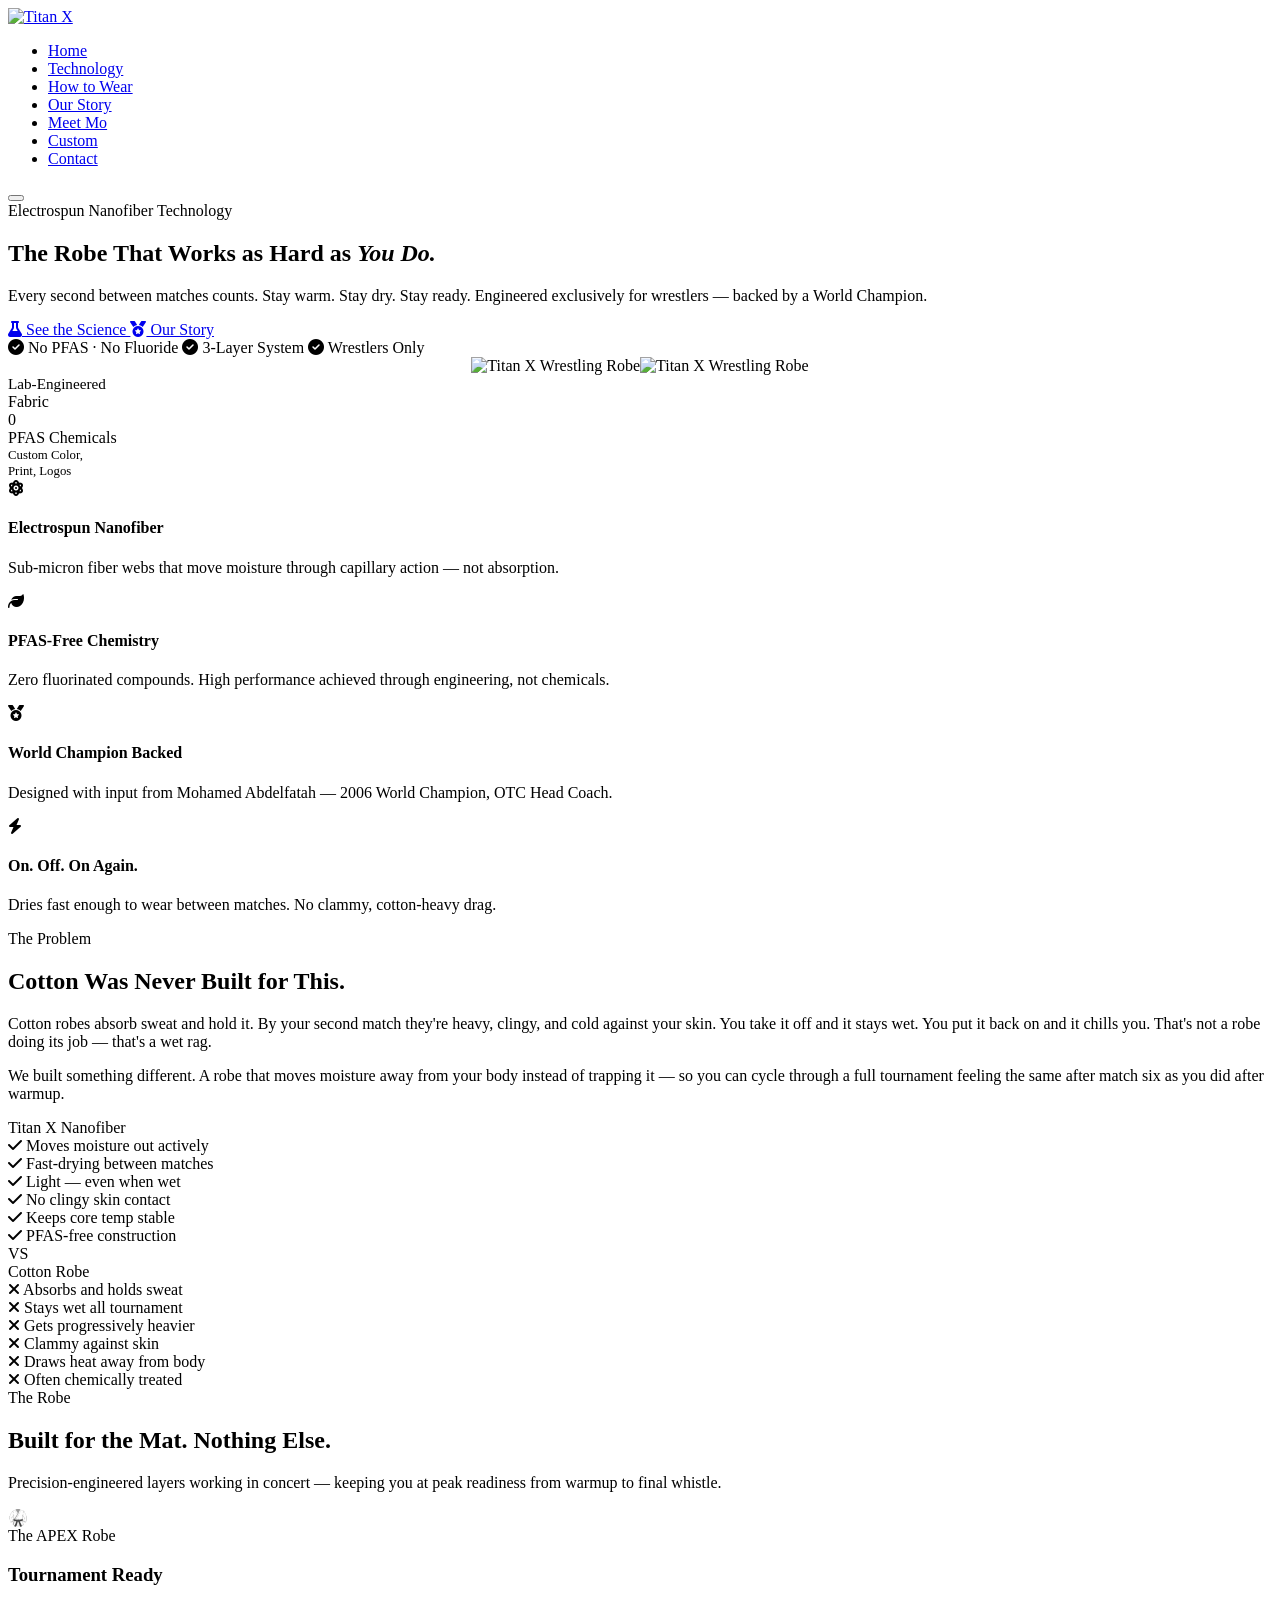
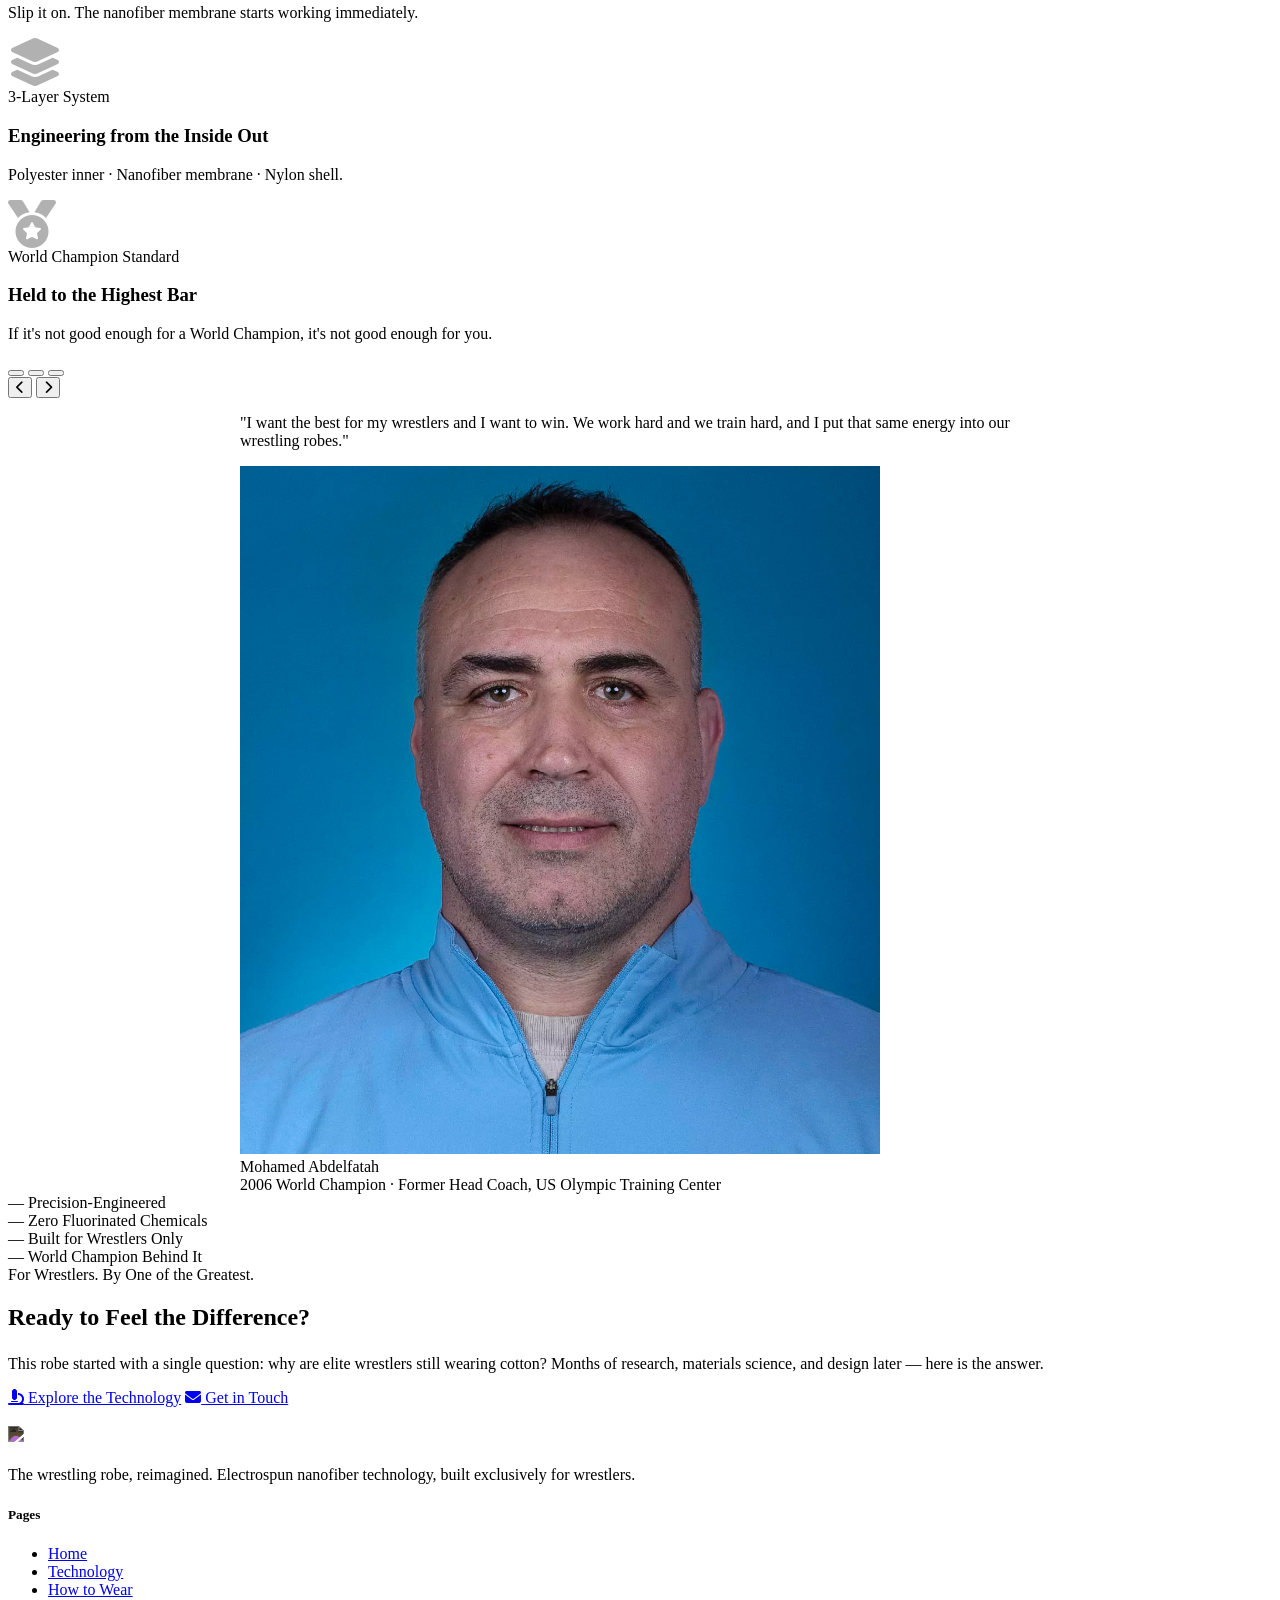
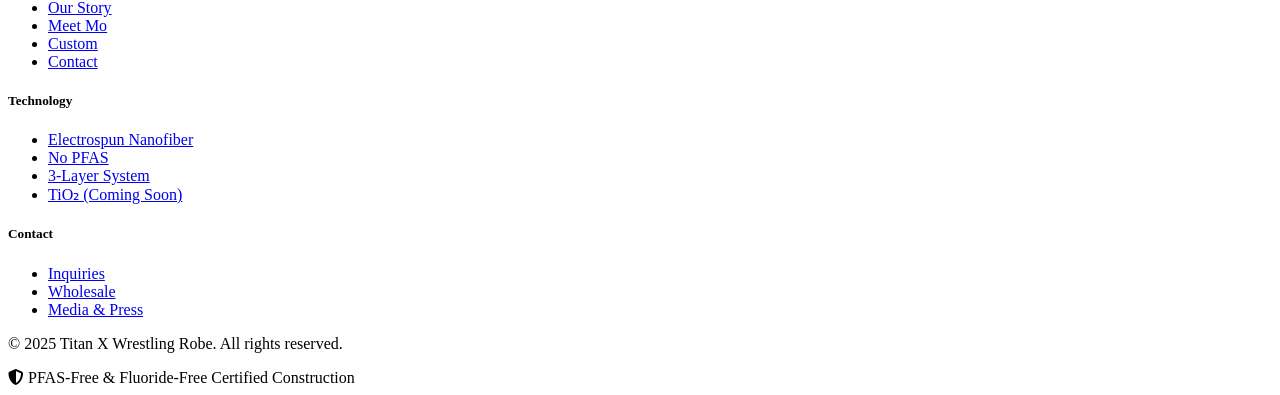
==== index.html @ 4c55ebe4 "Add Mo headshot to quote, fix URL — move to titanx repo - Use mo-now.png for Mohamed's quote avatar " ====
<!DOCTYPE html>
<html lang="en">
<head>
  <meta charset="UTF-8">
  <meta name="viewport" content="width=device-width, initial-scale=1.0">
  <!-- BRAND NAME PLACEHOLDER — replace "APEX" throughout -->
  <title>Titan X Wrestling Robe — Engineered for the Mat</title>
  <meta name="description" content="The world's first wrestling robe built around electrospun nanofiber technology. Fast-drying, PFAS-free, World Champion endorsed. For wrestlers, by a wrestling great.">
  <link rel="stylesheet" href="css/styles.css">
  <link rel="stylesheet" href="https://cdnjs.cloudflare.com/ajax/libs/font-awesome/6.5.0/css/all.min.css">
</head>
<body>

  <!-- ══════════════ NAV ══════════════ -->
  <nav class="nav">
    <div class="nav-inner">
      <a href="index.html" class="nav-logo"><img src="images/titanx-logo.jpg" alt="Titan X" class="nav-logo-img"></a>
      <ul class="nav-links">
        <li><a href="index.html" class="active">Home</a></li>
        <li><a href="technology.html">Technology</a></li>
        <li><a href="wear.html">How to Wear</a></li>
        <li><a href="story.html">Our Story</a></li>
        <li><a href="mo.html">Meet Mo</a></li>
        <li><a href="custom.html">Custom</a></li>
        <li><a href="contact.html" class="nav-cta">Contact</a></li>
      </ul>
      <button class="nav-hamburger" aria-label="Open menu" aria-expanded="false">
        <span></span>
        <span></span>
        <span></span>
      </button>
    </div>
  </nav>

  <!-- ══════════════ HERO ══════════════ -->
  <section class="hero">
    <div class="container">
      <div class="hero-grid">

        <!-- Left: Copy -->
        <div>
          <div class="hero-eyebrow">Electrospun Nanofiber Technology</div>
          <h1>The Robe That Works as Hard as <em>You Do.</em></h1>
          <p class="hero-sub">
            Every second between matches counts. Stay warm. Stay dry. Stay ready.
            Engineered exclusively for wrestlers — backed by a World Champion.
          </p>
          <div class="btn-group">
            <a href="technology.html" class="btn btn-gold">
              <i class="fas fa-flask"></i> See the Science
            </a>
            <a href="story.html" class="btn btn-outline">
              <i class="fas fa-medal"></i> Our Story
            </a>
          </div>
          <div class="hero-badges">
            <span class="hero-badge"><i class="fas fa-check-circle"></i> No PFAS · No Fluoride</span>
            <span class="hero-badge"><i class="fas fa-check-circle"></i> 3-Layer System</span>
            <span class="hero-badge"><i class="fas fa-check-circle"></i> Wrestlers Only</span>
          </div>
        </div>

        <!-- Right: Visual -->
        <div class="hero-visual">
          <div class="hero-robe-card" style="background:#ffffff;display:flex;align-items:flex-end;justify-content:center;gap:0;padding:0;overflow:hidden;">
            <img src="images/Robe-front.png" alt="Titan X Wrestling Robe" style="height:100%;width:auto;max-width:60%;object-fit:contain;object-position:bottom center;display:block;">
            <img src="images/kid-robe.png" alt="Titan X Wrestling Robe" style="height:60%;width:auto;max-width:38%;object-fit:contain;object-position:bottom center;display:block;">
          </div>
          <div class="hero-float-badge">
            <div class="badge-value" style="font-size:0.95rem;">Lab-Engineered</div>
            <div class="badge-label">Fabric</div>
          </div>
          <div class="hero-float-badge">
            <div class="badge-value">0</div>
            <div class="badge-label">PFAS Chemicals</div>
          </div>
          <div class="hero-float-badge">
            <div class="badge-value" style="font-size:0.8rem;line-height:1.3;">Custom Color,<br>Print, Logos</div>
          </div>
        </div>

      </div>
    </div>
  </section>

  <!-- ══════════════ FEATURES STRIP ══════════════ -->
  <section class="features-strip">
    <div class="features-grid">
      <div class="feature-item reveal reveal-delay-1">
        <div class="feature-icon"><i class="fas fa-atom"></i></div>
        <h4>Electrospun Nanofiber</h4>
        <p>Sub-micron fiber webs that move moisture through capillary action — not absorption.</p>
      </div>
      <div class="feature-item reveal reveal-delay-2">
        <div class="feature-icon"><i class="fas fa-leaf"></i></div>
        <h4>PFAS-Free Chemistry</h4>
        <p>Zero fluorinated compounds. High performance achieved through engineering, not chemicals.</p>
      </div>
      <div class="feature-item reveal reveal-delay-3">
        <div class="feature-icon"><i class="fas fa-medal"></i></div>
        <h4>World Champion Backed</h4>
        <p>Designed with input from Mohamed Abdelfatah — 2006 World Champion, OTC Head Coach.</p>
      </div>
      <div class="feature-item reveal reveal-delay-4">
        <div class="feature-icon"><i class="fas fa-bolt"></i></div>
        <h4>On. Off. On Again.</h4>
        <p>Dries fast enough to wear between matches. No clammy, cotton-heavy drag.</p>
      </div>
    </div>
  </section>

  <!-- ══════════════ WHY COTTON FAILS ══════════════ -->
  <section class="section">
    <div class="container">
      <div class="grid-2">

        <div class="reveal-left">
          <span class="section-label">The Problem</span>
          <h2>Cotton Was Never Built for This.</h2>
          <div class="divider"></div>
          <p>
            Cotton robes absorb sweat and hold it. By your second match they're heavy,
            clingy, and cold against your skin. You take it off and it stays wet. You put it
            back on and it chills you. That's not a robe doing its job — that's a wet rag.
          </p>
          <div class="spacer"></div>
          <p>
            We built something different. A robe that moves moisture away from your body
            instead of trapping it — so you can cycle through a full tournament feeling
            the same after match six as you did after warmup.
          </p>
        </div>

        <div class="reveal-right">
          <div class="compare-grid">
            <div class="compare-card compare-apex">
              <div class="compare-title">Titan X Nanofiber</div>
              <div class="compare-row"><i class="fas fa-check"></i> Moves moisture out actively</div>
              <div class="compare-row"><i class="fas fa-check"></i> Fast-drying between matches</div>
              <div class="compare-row"><i class="fas fa-check"></i> Light — even when wet</div>
              <div class="compare-row"><i class="fas fa-check"></i> No clingy skin contact</div>
              <div class="compare-row"><i class="fas fa-check"></i> Keeps core temp stable</div>
              <div class="compare-row"><i class="fas fa-check"></i> PFAS-free construction</div>
            </div>
            <div class="compare-vs">
              <div class="vs-circle">VS</div>
            </div>
            <div class="compare-card compare-cotton">
              <div class="compare-title">Cotton Robe</div>
              <div class="compare-row"><i class="fas fa-times"></i> Absorbs and holds sweat</div>
              <div class="compare-row"><i class="fas fa-times"></i> Stays wet all tournament</div>
              <div class="compare-row"><i class="fas fa-times"></i> Gets progressively heavier</div>
              <div class="compare-row"><i class="fas fa-times"></i> Clammy against skin</div>
              <div class="compare-row"><i class="fas fa-times"></i> Draws heat away from body</div>
              <div class="compare-row"><i class="fas fa-times"></i> Often chemically treated</div>
            </div>
          </div>
        </div>

      </div>
    </div>
  </section>

  <!-- ══════════════ PRODUCT SLIDESHOW ══════════════ -->
  <section class="section section-dark">
    <div class="container">
      <div class="section-heading text-center reveal">
        <span class="section-label">The Robe</span>
        <h2>Built for the Mat. Nothing Else.</h2>
        <div class="divider divider-center"></div>
        <p>Precision-engineered layers working in concert — keeping you at peak readiness from warmup to final whistle.</p>
      </div>
      <div class="slideshow reveal">
        <!-- Replace gradient placeholders with real product photos -->
        <!-- Add src="images/robe-1.jpg" to .slide img tags when ready -->
        <div class="slide slide-1">
          <div class="slide-inner">
            <div class="slide-placeholder-img">🥋</div>
            <div class="slide-label">The APEX Robe</div>
            <h3>Tournament Ready</h3>
            <p>Slip it on. The nanofiber membrane starts working immediately.</p>
          </div>
        </div>
        <div class="slide slide-2">
          <div class="slide-inner">
            <div class="slide-placeholder-img" style="font-size:2rem;opacity:0.3;">
              <i class="fas fa-layer-group" style="font-size:3rem;"></i>
            </div>
            <div class="slide-label">3-Layer System</div>
            <h3>Engineering from the Inside Out</h3>
            <p>Polyester inner · Nanofiber membrane · Nylon shell.</p>
          </div>
        </div>
        <div class="slide slide-3">
          <div class="slide-inner">
            <div class="slide-placeholder-img">
              <i class="fas fa-medal" style="font-size:3rem;color:var(--gold);opacity:0.3;"></i>
            </div>
            <div class="slide-label">World Champion Standard</div>
            <h3>Held to the Highest Bar</h3>
            <p>If it's not good enough for a World Champion, it's not good enough for you.</p>
          </div>
        </div>
        <div class="slide-dots">
          <button class="dot" aria-label="Slide 1"></button>
          <button class="dot" aria-label="Slide 2"></button>
          <button class="dot" aria-label="Slide 3"></button>
        </div>
        <div class="slide-arrows">
          <button class="slide-arrow prev" aria-label="Previous"><i class="fas fa-chevron-left"></i></button>
          <button class="slide-arrow next" aria-label="Next"><i class="fas fa-chevron-right"></i></button>
        </div>
      </div>
    </div>
  </section>

  <!-- ══════════════ QUOTE / ENDORSEMENT ══════════════ -->
  <section class="section">
    <div class="container">
      <div style="max-width:800px; margin:0 auto;" class="reveal">
        <div class="quote-block">
          <p class="quote-text">
            "I want the best for my wrestlers and I want to win. We work hard and we train hard, and I put that same energy into our wrestling robes."
          </p>
          <div class="quote-author">
            <div class="quote-avatar">
              <img src="images/mo-now.png" alt="Mohamed Abdelfatah">
            </div>
            <div>
              <div class="quote-name">Mohamed Abdelfatah</div>
              <div class="quote-title">2006 World Champion · Former Head Coach, US Olympic Training Center</div>
            </div>
          </div>
        </div>
      </div>
    </div>
  </section>

  <!-- ══════════════ STATS ══════════════ -->
  <section class="stats-strip">
    <div class="container">
      <div class="stats-grid">
        <div class="stat-item reveal reveal-delay-1">
          <span class="stat-number" data-count="3" data-suffix=" Layers">—</span>
          <span class="stat-label">Precision-Engineered</span>
        </div>
        <div class="stat-item reveal reveal-delay-2">
          <span class="stat-number" data-count="0" data-suffix=" PFAS">—</span>
          <span class="stat-label">Zero Fluorinated Chemicals</span>
        </div>
        <div class="stat-item reveal reveal-delay-3">
          <span class="stat-number" data-count="1" data-suffix=" Purpose">—</span>
          <span class="stat-label">Built for Wrestlers Only</span>
        </div>
        <div class="stat-item reveal reveal-delay-4">
          <span class="stat-number" data-count="2006" data-suffix="">—</span>
          <span class="stat-label">World Champion Behind It</span>
        </div>
      </div>
    </div>
  </section>

  <!-- ══════════════ CTA SECTION ══════════════ -->
  <section class="section">
    <div class="container">
      <div class="mission-box reveal">
        <span class="section-label">For Wrestlers. By One of the Greatest.</span>
        <div class="spacer-sm"></div>
        <h2 style="margin-bottom:1.5rem;">Ready to Feel the Difference?</h2>
        <p>
          This robe started with a single question: why are elite wrestlers still wearing cotton?
          Months of research, materials science, and design later — here is the answer.
        </p>
        <div class="spacer"></div>
        <div class="btn-group" style="justify-content:center;">
          <a href="technology.html" class="btn btn-gold"><i class="fas fa-microscope"></i> Explore the Technology</a>
          <a href="contact.html" class="btn btn-outline"><i class="fas fa-envelope"></i> Get in Touch</a>
        </div>
      </div>
    </div>
  </section>

  <!-- ══════════════ FOOTER ══════════════ -->
  <footer class="footer">
    <div class="container">
      <div class="footer-grid">
        <div class="footer-brand">
          <h3><img src="images/titanx-logo.jpg" alt="Titan X" style="height:32px;filter:invert(1);opacity:0.85;"></h3>
          <p>The wrestling robe, reimagined. Electrospun nanofiber technology, built exclusively for wrestlers.</p>
        </div>
        <div class="footer-col">
          <h5>Pages</h5>
          <ul>
            <li><a href="index.html">Home</a></li>
            <li><a href="technology.html">Technology</a></li>
            <li><a href="wear.html">How to Wear</a></li>
            <li><a href="story.html">Our Story</a></li>
        <li><a href="mo.html">Meet Mo</a></li>
            <li><a href="custom.html">Custom</a></li>
            <li><a href="contact.html">Contact</a></li>
          </ul>
        </div>
        <div class="footer-col">
          <h5>Technology</h5>
          <ul>
            <li><a href="technology.html#nanofiber">Electrospun Nanofiber</a></li>
            <li><a href="technology.html#pfas">No PFAS</a></li>
            <li><a href="technology.html#layers">3-Layer System</a></li>
            <li><a href="technology.html#tio2">TiO₂ (Coming Soon)</a></li>
          </ul>
        </div>
        <div class="footer-col">
          <h5>Contact</h5>
          <ul>
            <li><a href="contact.html">Inquiries</a></li>
            <li><a href="contact.html">Wholesale</a></li>
            <li><a href="contact.html">Media &amp; Press</a></li>
          </ul>
        </div>
      </div>
      <div class="footer-bottom">
        <p>&copy; 2025 Titan X Wrestling Robe. All rights reserved.</p>
        <div class="footer-pfas-note">
          <i class="fas fa-shield-alt"></i>
          PFAS-Free &amp; Fluoride-Free Certified Construction
        </div>
      </div>
    </div>
  </footer>

  <script src="js/script.js"></script>
</body>
</html>
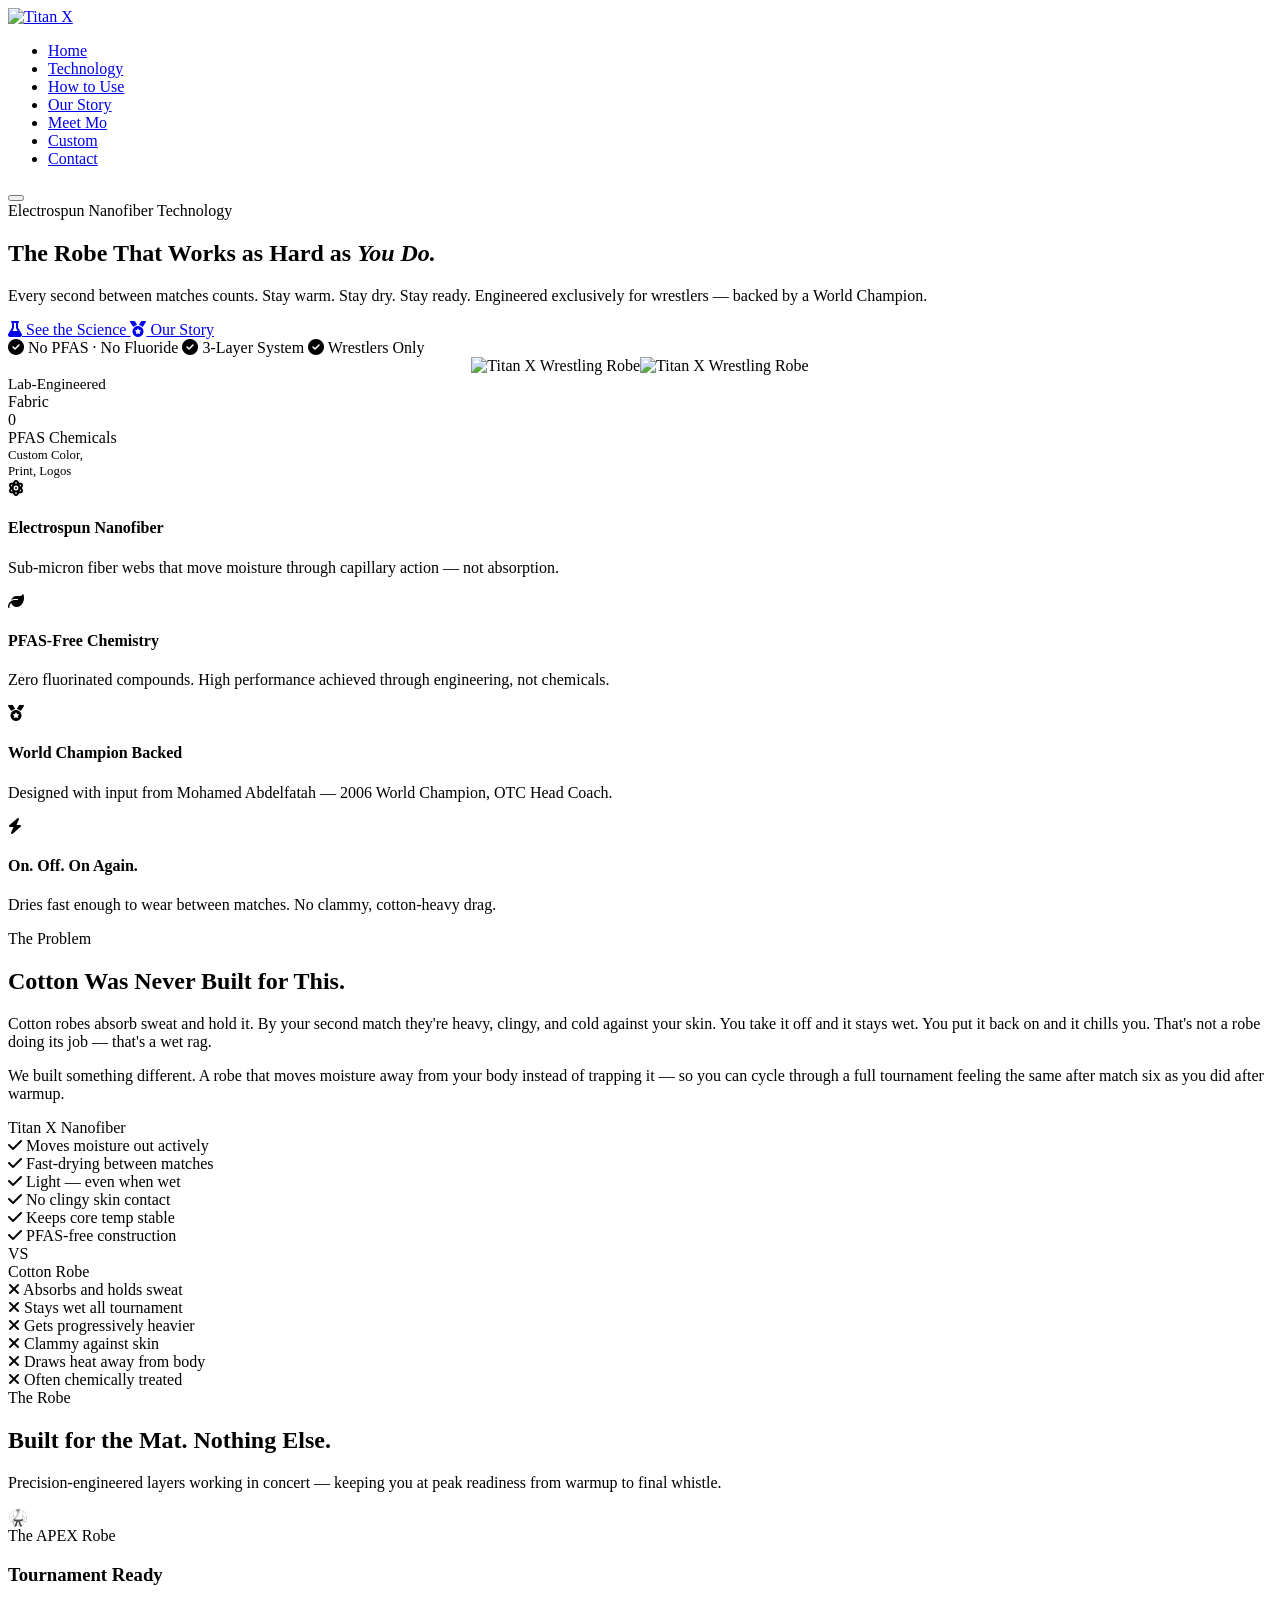
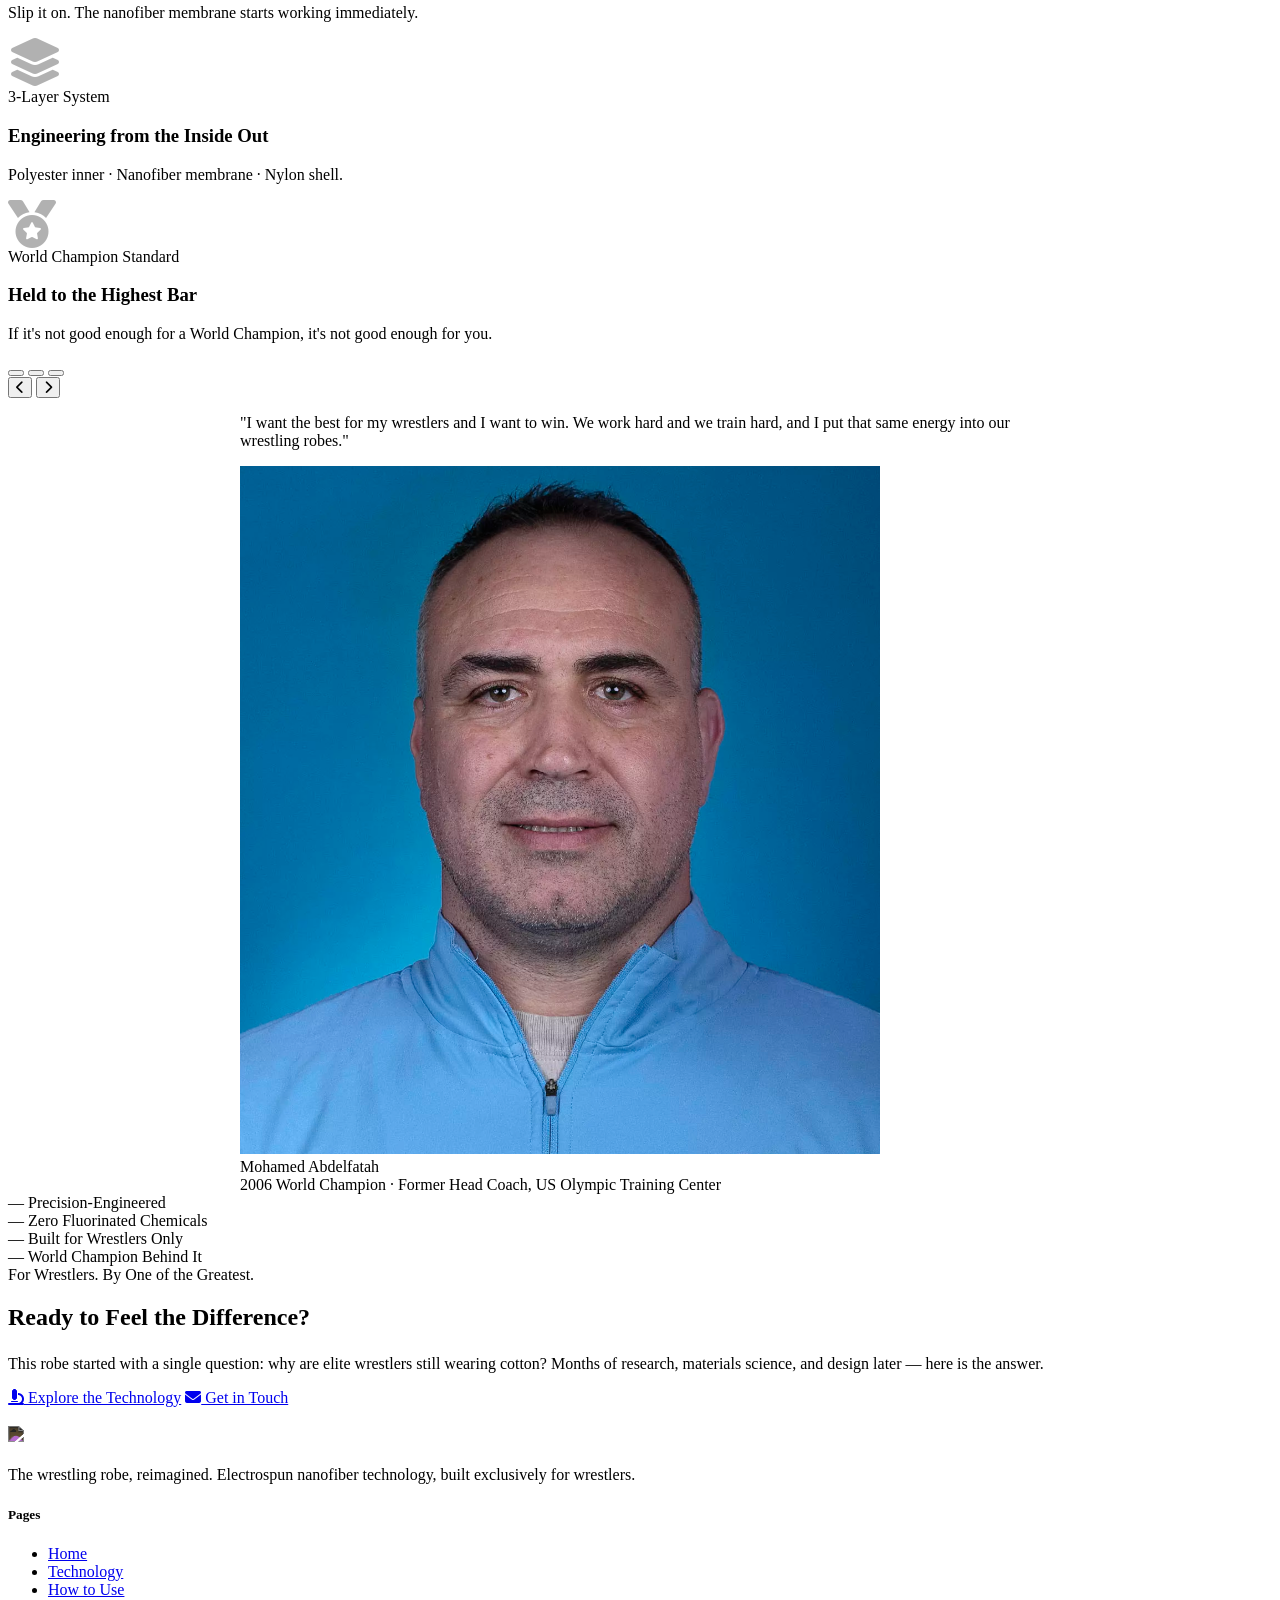
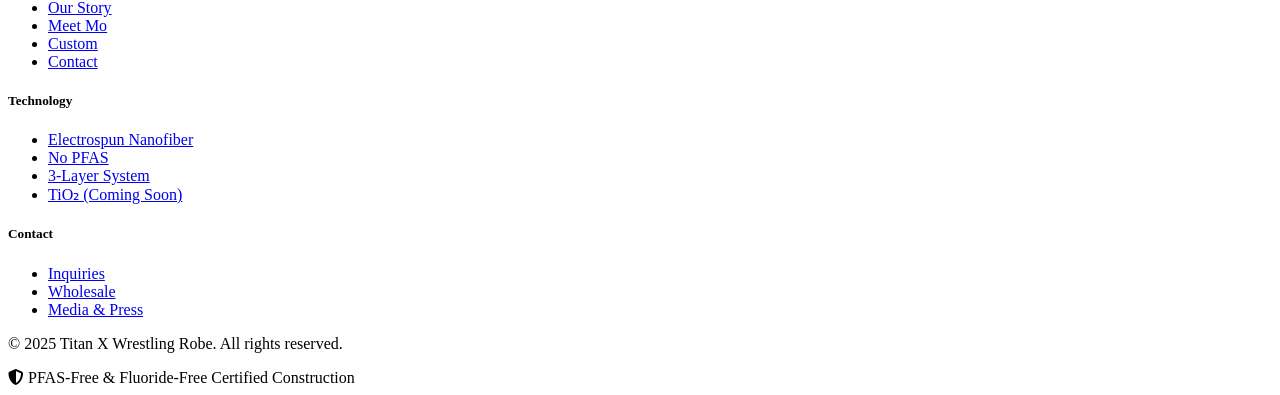
==== commit fd500e16: "Rename wear.html → usage.html; add nanofiber image; tweak moisture line - Renamed wear.html to usage" ====
--- a/index.html
+++ b/index.html
@@ -18,7 +18,7 @@
       <ul class="nav-links">
         <li><a href="index.html" class="active">Home</a></li>
         <li><a href="technology.html">Technology</a></li>
-        <li><a href="wear.html">How to Wear</a></li>
+        <li><a href="usage.html">How to Use</a></li>
         <li><a href="story.html">Our Story</a></li>
         <li><a href="mo.html">Meet Mo</a></li>
         <li><a href="custom.html">Custom</a></li>
@@ -293,7 +293,7 @@
           <ul>
             <li><a href="index.html">Home</a></li>
             <li><a href="technology.html">Technology</a></li>
-            <li><a href="wear.html">How to Wear</a></li>
+            <li><a href="usage.html">How to Use</a></li>
             <li><a href="story.html">Our Story</a></li>
         <li><a href="mo.html">Meet Mo</a></li>
             <li><a href="custom.html">Custom</a></li>
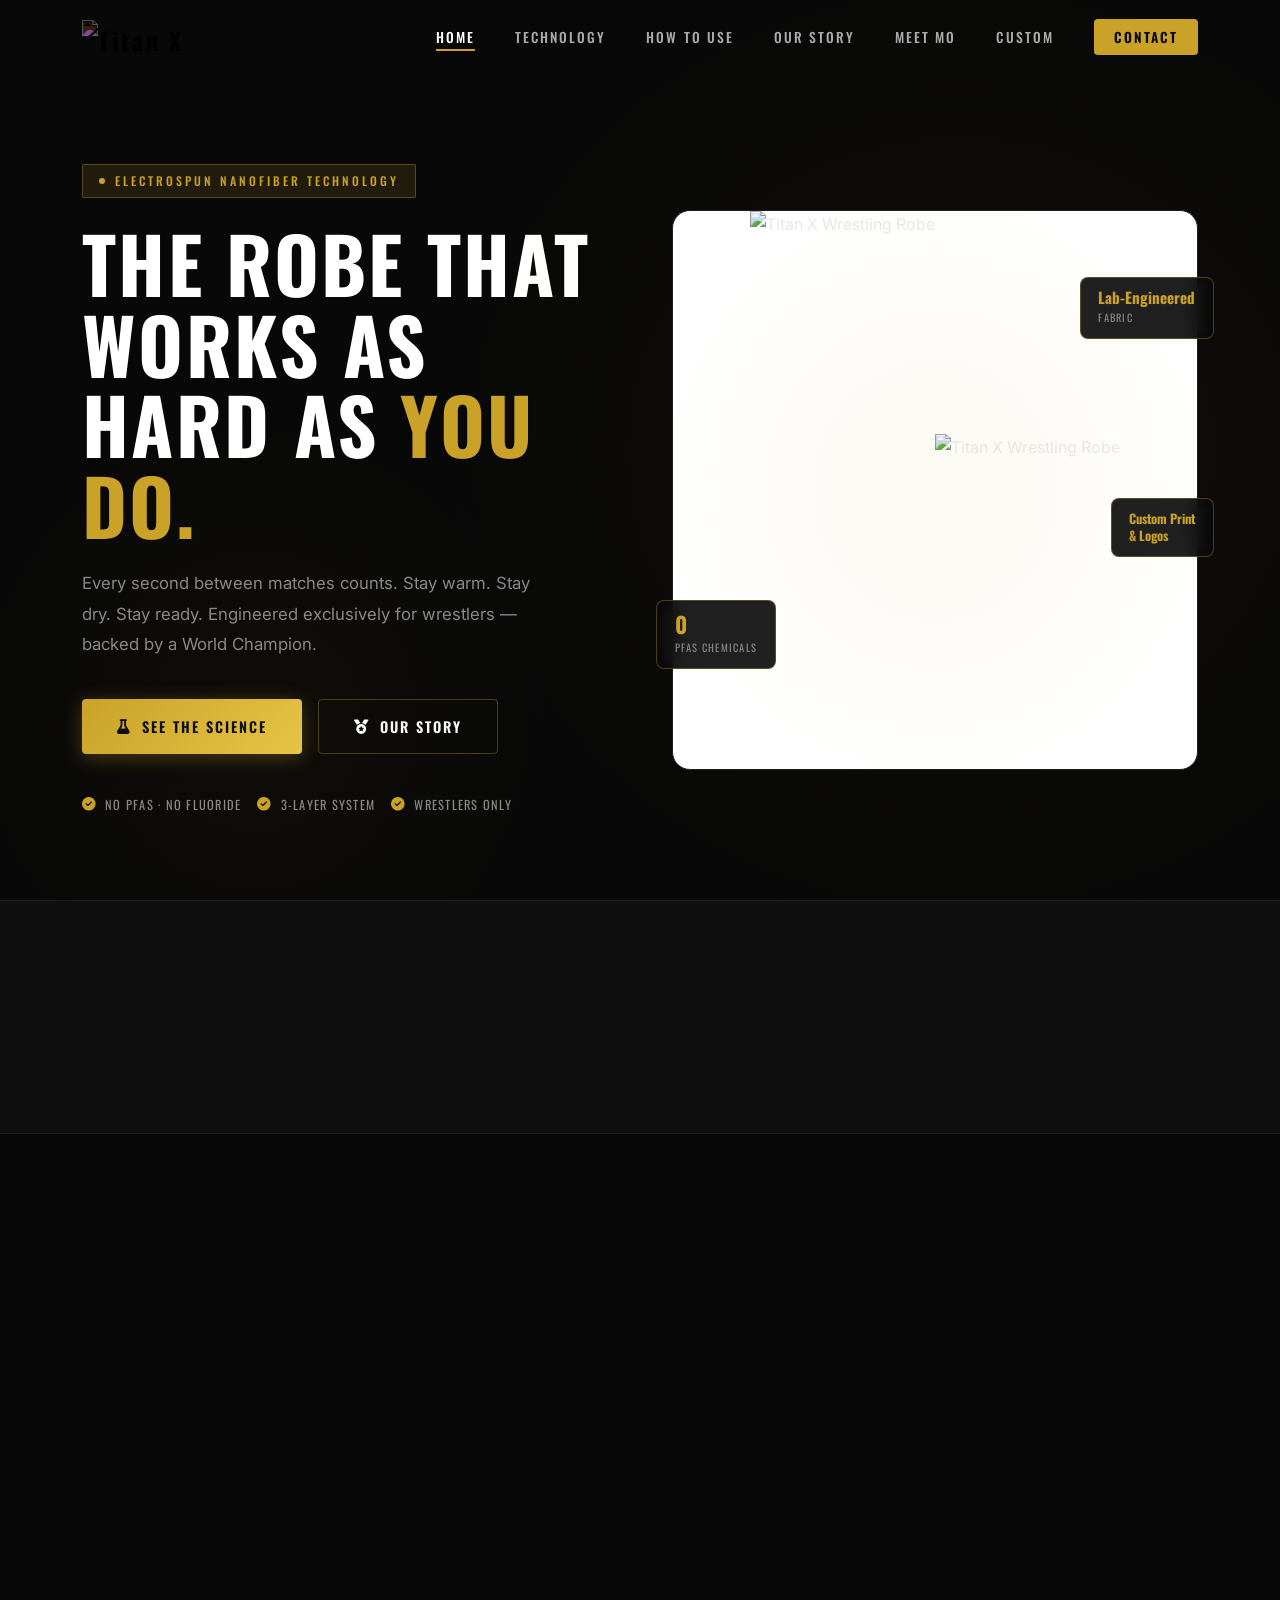
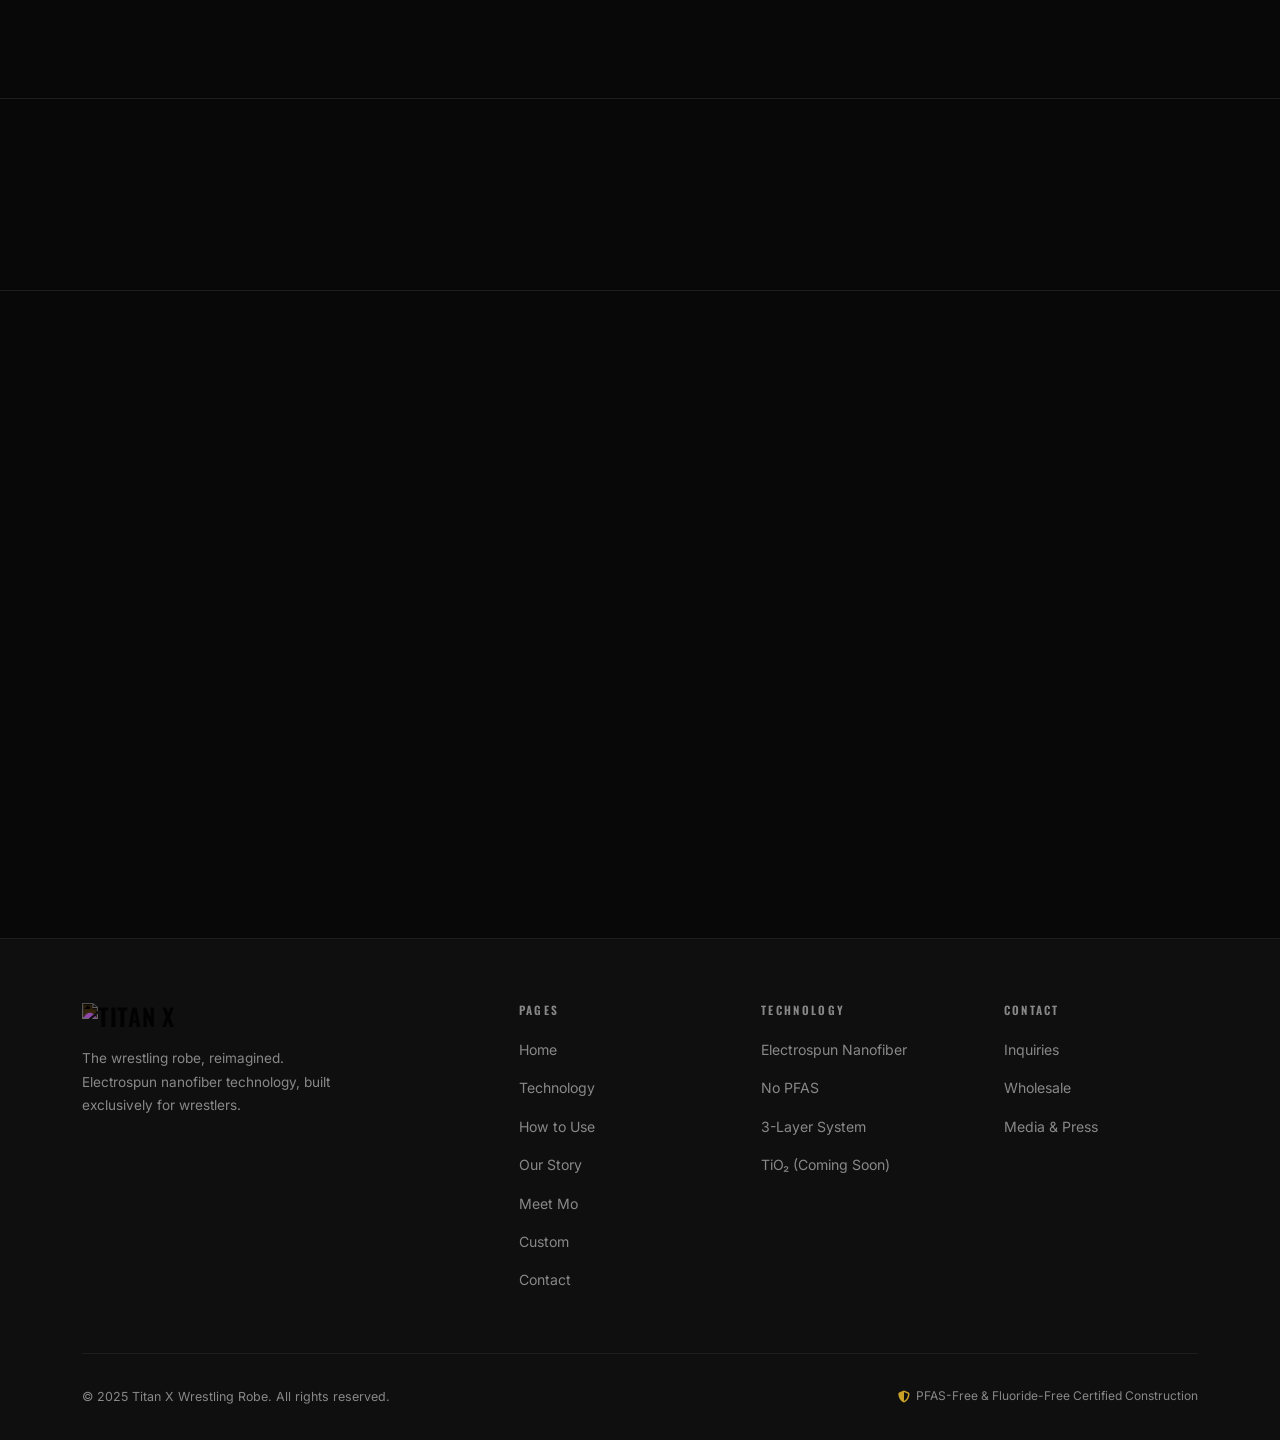
==== commit 41e78cca: "Update home callout: "Custom Color, Print, Logos" → "Custom Print & Logos" Co-Authored-By: Claude Op" ====
--- a/index.html
+++ b/index.html
@@ -75,7 +75,7 @@
             <div class="badge-label">PFAS Chemicals</div>
           </div>
           <div class="hero-float-badge">
-            <div class="badge-value" style="font-size:0.8rem;line-height:1.3;">Custom Color,<br>Print, Logos</div>
+            <div class="badge-value" style="font-size:0.8rem;line-height:1.3;">Custom Print<br>&amp; Logos</div>
           </div>
         </div>
 
--- a/css/styles.css
+++ b/css/styles.css
@@ -0,0 +1,1517 @@
+/* ============================================================
+   APEX WRESTLING ROBE — Master Stylesheet
+   Replace "APEX" with your brand name throughout
+   ============================================================ */
+
+@import url('https://fonts.googleapis.com/css2?family=Oswald:wght@300;400;500;600;700&family=Inter:wght@300;400;500;600;700&display=swap');
+
+/* ── Variables ── */
+:root {
+  --gold:        #C9A227;
+  --gold-light:  #E8C547;
+  --gold-dark:   #9B7A1A;
+  --gold-dim:    rgba(201, 162, 39, 0.12);
+  --bg:          #080808;
+  --bg-2:        #0f0f0f;
+  --card:        #111111;
+  --card-hover:  #161616;
+  --border:      #1e1e1e;
+  --border-gold: rgba(201,162,39,0.35);
+  --white:       #ffffff;
+  --off-white:   #e8e8e8;
+  --gray:        #888888;
+  --light-gray:  #aaaaaa;
+  --heading:     'Oswald', sans-serif;
+  --body:        'Inter', sans-serif;
+  --ease:        cubic-bezier(0.25, 0.46, 0.45, 0.94);
+  --radius:      10px;
+  --radius-lg:   18px;
+  --shadow:      0 8px 40px rgba(0,0,0,0.6);
+  --shadow-gold: 0 0 40px rgba(201,162,39,0.15);
+}
+
+/* ── Reset ── */
+*, *::before, *::after { box-sizing: border-box; margin: 0; padding: 0; }
+html { scroll-behavior: smooth; overflow-x: hidden; }
+body {
+  background: var(--bg);
+  color: var(--off-white);
+  font-family: var(--body);
+  font-size: 16px;
+  line-height: 1.7;
+  overflow-x: hidden;
+}
+img { display: block; max-width: 100%; }
+a { color: inherit; text-decoration: none; }
+ul { list-style: none; }
+
+/* ── Typography ── */
+h1, h2, h3, h4, h5 {
+  font-family: var(--heading);
+  font-weight: 600;
+  line-height: 1.15;
+  letter-spacing: 0.03em;
+  text-transform: uppercase;
+  color: var(--white);
+}
+h1 { font-size: clamp(2.8rem, 6vw, 5.5rem); font-weight: 700; }
+h2 { font-size: clamp(2rem, 4vw, 3.2rem); }
+h3 { font-size: clamp(1.3rem, 2.5vw, 1.8rem); }
+h4 { font-size: 1.1rem; letter-spacing: 0.12em; }
+p  { color: var(--light-gray); line-height: 1.75; }
+
+.gold-text { color: var(--gold); }
+.section-label {
+  font-family: var(--heading);
+  font-size: 0.75rem;
+  letter-spacing: 0.22em;
+  text-transform: uppercase;
+  color: var(--gold);
+  margin-bottom: 0.75rem;
+  display: block;
+}
+
+/* ── Layout Utilities ── */
+.container { max-width: 1180px; margin: 0 auto; padding: 0 2rem; }
+.section   { padding: 6rem 0; }
+.section-sm { padding: 4rem 0; }
+.section-dark { background: var(--bg-2); }
+.text-center { text-align: center; }
+.text-center p { max-width: 620px; margin: 0 auto; }
+.spacer-sm { height: 1rem; }
+.spacer    { height: 2rem; }
+.divider {
+  width: 60px; height: 3px;
+  background: linear-gradient(90deg, var(--gold), var(--gold-light));
+  margin: 1.5rem 0;
+  border-radius: 2px;
+}
+.divider-center { margin: 1.5rem auto; }
+.grid-2 { display: grid; grid-template-columns: 1fr 1fr; gap: 4rem; align-items: center; }
+.grid-3 { display: grid; grid-template-columns: repeat(3, 1fr); gap: 2rem; }
+.grid-4 { display: grid; grid-template-columns: repeat(4, 1fr); gap: 1.5rem; }
+
+/* ── Scroll Animations ── */
+.reveal {
+  opacity: 0;
+  transform: translateY(30px);
+  transition: opacity 0.7s var(--ease), transform 0.7s var(--ease);
+}
+.reveal.visible {
+  opacity: 1;
+  transform: translateY(0);
+}
+.reveal-left {
+  opacity: 0;
+  transform: translateX(-40px);
+  transition: opacity 0.7s var(--ease), transform 0.7s var(--ease);
+}
+.reveal-left.visible { opacity: 1; transform: translateX(0); }
+.reveal-right {
+  opacity: 0;
+  transform: translateX(40px);
+  transition: opacity 0.7s var(--ease), transform 0.7s var(--ease);
+}
+.reveal-right.visible { opacity: 1; transform: translateX(0); }
+.reveal-delay-1 { transition-delay: 0.1s; }
+.reveal-delay-2 { transition-delay: 0.2s; }
+.reveal-delay-3 { transition-delay: 0.3s; }
+.reveal-delay-4 { transition-delay: 0.4s; }
+
+/* ── Navigation ── */
+.nav {
+  position: fixed;
+  top: 0; left: 0; right: 0;
+  z-index: 1000;
+  padding: 1.25rem 0;
+  transition: all 0.35s var(--ease);
+}
+.nav.scrolled {
+  background: rgba(8,8,8,0.92);
+  backdrop-filter: blur(20px);
+  -webkit-backdrop-filter: blur(20px);
+  border-bottom: 1px solid var(--border);
+  padding: 0.85rem 0;
+  box-shadow: 0 4px 30px rgba(0,0,0,0.5);
+}
+.nav-inner {
+  display: flex;
+  align-items: center;
+  justify-content: space-between;
+  max-width: 1180px;
+  margin: 0 auto;
+  padding: 0 2rem;
+}
+.nav-logo {
+  font-family: var(--heading);
+  font-size: 1.5rem;
+  font-weight: 700;
+  letter-spacing: 0.12em;
+  color: var(--white);
+  transition: color 0.25s;
+}
+.nav-logo span { color: var(--gold); }
+.nav-logo:hover { color: var(--gold-light); }
+.nav-logo-img {
+  height: 36px;
+  width: auto;
+  display: block;
+  filter: invert(1) brightness(0.9);
+  transition: filter 0.25s, opacity 0.25s;
+  opacity: 0.9;
+}
+.nav-logo:hover .nav-logo-img { filter: invert(1) sepia(1) saturate(3) hue-rotate(5deg) brightness(1.1); opacity: 1; }
+.nav-links {
+  display: flex;
+  align-items: center;
+  gap: 2.5rem;
+}
+.nav-links a {
+  font-family: var(--heading);
+  font-size: 0.85rem;
+  font-weight: 500;
+  letter-spacing: 0.15em;
+  text-transform: uppercase;
+  color: var(--light-gray);
+  position: relative;
+  transition: color 0.25s;
+}
+.nav-links a::after {
+  content: '';
+  position: absolute;
+  bottom: -4px; left: 0;
+  width: 0; height: 2px;
+  background: var(--gold);
+  transition: width 0.3s var(--ease);
+}
+.nav-links a:hover, .nav-links a.active { color: var(--white); }
+.nav-links a:hover::after, .nav-links a.active::after { width: 100%; }
+.nav-cta {
+  background: var(--gold);
+  color: var(--bg) !important;
+  padding: 0.5rem 1.25rem;
+  border-radius: 4px;
+  font-weight: 600 !important;
+  transition: background 0.25s, transform 0.2s !important;
+}
+.nav-cta:hover {
+  background: var(--gold-light) !important;
+  transform: translateY(-1px);
+}
+.nav-cta::after { display: none !important; }
+
+/* ── Buttons ── */
+.btn {
+  display: inline-flex;
+  align-items: center;
+  gap: 0.6rem;
+  padding: 0.9rem 2.2rem;
+  font-family: var(--heading);
+  font-size: 0.9rem;
+  font-weight: 600;
+  letter-spacing: 0.14em;
+  text-transform: uppercase;
+  border: none;
+  border-radius: 4px;
+  cursor: pointer;
+  transition: all 0.3s var(--ease);
+  white-space: nowrap;
+}
+.btn-gold {
+  background: linear-gradient(135deg, var(--gold), var(--gold-light));
+  color: #0a0a0a;
+  box-shadow: 0 4px 20px rgba(201,162,39,0.3);
+}
+.btn-gold:hover {
+  transform: translateY(-2px);
+  box-shadow: 0 8px 30px rgba(201,162,39,0.45);
+  background: linear-gradient(135deg, var(--gold-light), var(--gold));
+}
+.btn-outline {
+  background: transparent;
+  color: var(--white);
+  border: 1.5px solid var(--border-gold);
+}
+.btn-outline:hover {
+  background: var(--gold-dim);
+  border-color: var(--gold);
+  transform: translateY(-2px);
+}
+.btn-group { display: flex; gap: 1rem; flex-wrap: wrap; }
+
+/* ── Hero ── */
+.hero {
+  min-height: 100vh;
+  display: flex;
+  align-items: center;
+  position: relative;
+  overflow: hidden;
+  background: var(--bg);
+}
+.hero::before {
+  content: '';
+  position: absolute;
+  inset: 0;
+  background:
+    radial-gradient(ellipse 60% 80% at 75% 50%, rgba(201,162,39,0.04) 0%, transparent 70%),
+    radial-gradient(ellipse 40% 60% at 20% 80%, rgba(201,162,39,0.03) 0%, transparent 60%);
+  pointer-events: none;
+}
+.hero-grid {
+  display: grid;
+  grid-template-columns: 1fr 1fr;
+  gap: 4rem;
+  align-items: center;
+  width: 100%;
+  padding-top: 5rem;
+}
+.hero-eyebrow {
+  display: inline-flex;
+  align-items: center;
+  gap: 0.6rem;
+  font-family: var(--heading);
+  font-size: 0.75rem;
+  font-weight: 500;
+  letter-spacing: 0.25em;
+  text-transform: uppercase;
+  color: var(--gold);
+  border: 1px solid var(--border-gold);
+  padding: 0.35rem 1rem;
+  border-radius: 2px;
+  margin-bottom: 1.5rem;
+  background: var(--gold-dim);
+}
+.hero-eyebrow::before {
+  content: '';
+  width: 6px; height: 6px;
+  background: var(--gold);
+  border-radius: 50%;
+  animation: pulse-dot 2s ease-in-out infinite;
+}
+@keyframes pulse-dot {
+  0%, 100% { opacity: 1; transform: scale(1); }
+  50% { opacity: 0.5; transform: scale(0.7); }
+}
+.hero h1 {
+  margin-bottom: 1.5rem;
+  line-height: 1.05;
+}
+.hero h1 em {
+  font-style: normal;
+  color: var(--gold);
+}
+.hero-sub {
+  font-size: 1.05rem;
+  color: var(--gray);
+  margin-bottom: 2.5rem;
+  max-width: 480px;
+  line-height: 1.8;
+}
+.hero-badges {
+  display: flex;
+  gap: 1rem;
+  flex-wrap: wrap;
+  margin-top: 2.5rem;
+}
+.hero-badge {
+  display: flex;
+  align-items: center;
+  gap: 0.5rem;
+  font-size: 0.78rem;
+  font-family: var(--heading);
+  letter-spacing: 0.1em;
+  text-transform: uppercase;
+  color: var(--gray);
+}
+.hero-badge i { color: var(--gold); font-size: 0.85rem; }
+
+/* Hero Product Visual */
+.hero-visual {
+  position: relative;
+  height: 560px;
+  display: flex;
+  align-items: center;
+  justify-content: center;
+}
+.hero-robe-card {
+  width: 100%;
+  height: 100%;
+  border-radius: var(--radius-lg);
+  background: linear-gradient(135deg, #161616, #0e0e0e);
+  border: 1px solid var(--border);
+  position: relative;
+  overflow: hidden;
+  display: flex;
+  align-items: center;
+  justify-content: center;
+}
+.hero-robe-card::before {
+  content: '';
+  position: absolute;
+  inset: 0;
+  background:
+    radial-gradient(ellipse 80% 80% at 50% 50%, rgba(201,162,39,0.06), transparent 70%);
+}
+.hero-robe-placeholder {
+  text-align: center;
+  z-index: 1;
+}
+.hero-robe-placeholder .robe-icon {
+  font-size: 8rem;
+  margin-bottom: 1.5rem;
+  opacity: 0.15;
+}
+.hero-robe-placeholder p {
+  font-family: var(--heading);
+  font-size: 0.75rem;
+  letter-spacing: 0.2em;
+  text-transform: uppercase;
+  color: var(--gold);
+  opacity: 0.6;
+}
+.hero-float-badge {
+  position: absolute;
+  background: rgba(8,8,8,0.9);
+  border: 1px solid var(--border-gold);
+  border-radius: 8px;
+  padding: 0.75rem 1.1rem;
+  backdrop-filter: blur(10px);
+  animation: float 4s ease-in-out infinite;
+}
+.hero-float-badge:nth-child(2) { top: 12%; right: -1rem; animation-delay: 0s; }
+.hero-float-badge:nth-child(3) { bottom: 18%; left: -1rem; animation-delay: 1.5s; }
+.hero-float-badge:nth-child(4) { bottom: 38%; right: -1rem; animation-delay: 0.75s; }
+.hero-float-badge .badge-value {
+  font-family: var(--heading);
+  font-size: 1.4rem;
+  font-weight: 700;
+  color: var(--gold);
+  line-height: 1;
+}
+.hero-float-badge .badge-label {
+  font-size: 0.65rem;
+  font-family: var(--heading);
+  letter-spacing: 0.12em;
+  text-transform: uppercase;
+  color: var(--gray);
+  margin-top: 0.2rem;
+}
+@keyframes float {
+  0%, 100% { transform: translateY(0px); }
+  50% { transform: translateY(-8px); }
+}
+
+/* ── Feature Cards Strip ── */
+.features-strip {
+  padding: 0;
+  border-top: 1px solid var(--border);
+  border-bottom: 1px solid var(--border);
+  background: var(--bg-2);
+}
+.features-grid {
+  display: grid;
+  grid-template-columns: repeat(4, 1fr);
+}
+.feature-item {
+  padding: 2.5rem 2rem;
+  border-right: 1px solid var(--border);
+  position: relative;
+  overflow: hidden;
+  transition: background 0.3s var(--ease);
+  cursor: default;
+}
+.feature-item:last-child { border-right: none; }
+.feature-item::before {
+  content: '';
+  position: absolute;
+  bottom: 0; left: 0; right: 0;
+  height: 0;
+  background: linear-gradient(to top, var(--gold-dim), transparent);
+  transition: height 0.4s var(--ease);
+}
+.feature-item:hover::before { height: 100%; }
+.feature-item:hover { background: #131313; }
+.feature-icon {
+  font-size: 1.8rem;
+  color: var(--gold);
+  margin-bottom: 1rem;
+}
+.feature-item h4 {
+  font-size: 0.85rem;
+  letter-spacing: 0.14em;
+  margin-bottom: 0.5rem;
+  color: var(--white);
+}
+.feature-item p {
+  font-size: 0.82rem;
+  color: var(--gray);
+  line-height: 1.6;
+}
+
+/* ── Section Headings ── */
+.section-heading { margin-bottom: 3.5rem; }
+.section-heading.text-center .divider { margin: 1.25rem auto 0; }
+
+/* ── Product Showcase / Slideshow ── */
+.slideshow {
+  position: relative;
+  overflow: hidden;
+  border-radius: var(--radius-lg);
+  border: 1px solid var(--border);
+  height: 440px;
+}
+.slide {
+  position: absolute;
+  inset: 0;
+  opacity: 0;
+  transition: opacity 0.8s var(--ease);
+  display: flex;
+  align-items: center;
+  justify-content: center;
+}
+.slide.active { opacity: 1; }
+.slide-1 { background: linear-gradient(135deg, #0f0f0f, #181410, #0a0806); }
+.slide-2 { background: linear-gradient(135deg, #080c10, #0f1620, #070b12); }
+.slide-3 { background: linear-gradient(135deg, #0a0f0a, #111a11, #070e07); }
+.slide-inner {
+  text-align: center;
+  padding: 2rem;
+}
+.slide-inner .slide-label {
+  font-family: var(--heading);
+  font-size: 0.7rem;
+  letter-spacing: 0.25em;
+  color: var(--gold);
+  text-transform: uppercase;
+  margin-bottom: 1rem;
+}
+.slide-inner h3 {
+  font-size: 2.2rem;
+  margin-bottom: 0.75rem;
+}
+.slide-inner p {
+  font-size: 0.95rem;
+  color: var(--gray);
+  max-width: 400px;
+  margin: 0 auto;
+}
+.slide-placeholder-img {
+  width: 140px;
+  height: 200px;
+  margin: 0 auto 1.5rem;
+  background: linear-gradient(180deg, rgba(201,162,39,0.08), rgba(201,162,39,0.02));
+  border: 1px solid var(--border-gold);
+  border-radius: 8px;
+  display: flex;
+  align-items: center;
+  justify-content: center;
+  font-size: 3.5rem;
+  opacity: 0.4;
+}
+.slide-dots {
+  position: absolute;
+  bottom: 1.5rem;
+  left: 50%;
+  transform: translateX(-50%);
+  display: flex;
+  gap: 0.6rem;
+}
+.dot {
+  width: 8px; height: 8px;
+  border-radius: 50%;
+  background: var(--border);
+  cursor: pointer;
+  transition: all 0.3s var(--ease);
+  border: none;
+}
+.dot.active {
+  background: var(--gold);
+  width: 24px;
+  border-radius: 4px;
+}
+.slide-arrows {
+  position: absolute;
+  top: 50%;
+  width: 100%;
+  transform: translateY(-50%);
+  display: flex;
+  justify-content: space-between;
+  padding: 0 1rem;
+  pointer-events: none;
+}
+.slide-arrow {
+  background: rgba(8,8,8,0.7);
+  border: 1px solid var(--border-gold);
+  color: var(--gold);
+  width: 42px; height: 42px;
+  border-radius: 50%;
+  display: flex;
+  align-items: center;
+  justify-content: center;
+  cursor: pointer;
+  pointer-events: all;
+  transition: all 0.25s;
+  font-size: 0.9rem;
+}
+.slide-arrow:hover {
+  background: var(--gold);
+  color: var(--bg);
+}
+
+/* ── Quote Block ── */
+.quote-block {
+  background: linear-gradient(135deg, #0e0d0a, #100f0c);
+  border: 1px solid var(--border-gold);
+  border-radius: var(--radius-lg);
+  padding: 3.5rem;
+  position: relative;
+  overflow: hidden;
+}
+.quote-block::before {
+  content: '\201C';
+  position: absolute;
+  top: -0.5rem;
+  left: 1.5rem;
+  font-size: 10rem;
+  color: var(--gold);
+  opacity: 0.08;
+  font-family: Georgia, serif;
+  line-height: 1;
+}
+.quote-text {
+  font-size: clamp(1.15rem, 2vw, 1.45rem);
+  font-style: italic;
+  color: var(--off-white);
+  line-height: 1.7;
+  margin-bottom: 2rem;
+  position: relative;
+  z-index: 1;
+}
+.quote-author {
+  display: flex;
+  align-items: center;
+  gap: 1.2rem;
+}
+.quote-avatar {
+  width: 60px; height: 60px;
+  border-radius: 50%;
+  background: linear-gradient(135deg, var(--gold-dark), var(--gold-dim));
+  border: 2px solid var(--border-gold);
+  display: flex;
+  align-items: center;
+  justify-content: center;
+  font-size: 1.4rem;
+  overflow: hidden;
+}
+.quote-avatar img {
+  width: 100%; height: 100%;
+  object-fit: cover;
+  border-radius: 50%;
+}
+.quote-name {
+  font-family: var(--heading);
+  font-size: 1rem;
+  letter-spacing: 0.08em;
+  text-transform: uppercase;
+  color: var(--white);
+  margin-bottom: 0.2rem;
+}
+.quote-title { font-size: 0.82rem; color: var(--gold); }
+
+/* ── Stats Strip ── */
+.stats-strip {
+  border-top: 1px solid var(--border);
+  border-bottom: 1px solid var(--border);
+}
+.stats-grid { display: grid; grid-template-columns: repeat(4, 1fr); }
+.stat-item {
+  padding: 3rem 2rem;
+  text-align: center;
+  border-right: 1px solid var(--border);
+  position: relative;
+}
+.stat-item:last-child { border-right: none; }
+.stat-number {
+  font-family: var(--heading);
+  font-size: clamp(2.5rem, 5vw, 3.8rem);
+  font-weight: 700;
+  color: var(--gold);
+  line-height: 1;
+  display: block;
+  margin-bottom: 0.4rem;
+}
+.stat-label {
+  font-family: var(--heading);
+  font-size: 0.72rem;
+  letter-spacing: 0.2em;
+  text-transform: uppercase;
+  color: var(--gray);
+}
+
+/* ── Comparison Section ── */
+.compare-grid {
+  display: grid;
+  grid-template-columns: 1fr auto 1fr;
+  gap: 2rem;
+  align-items: stretch;
+}
+.compare-card {
+  border: 1px solid var(--border);
+  border-radius: var(--radius-lg);
+  padding: 2.5rem;
+  position: relative;
+}
+.compare-card.compare-apex {
+  border-color: var(--border-gold);
+  background: linear-gradient(135deg, #0e0d08, #111109);
+}
+.compare-title {
+  font-family: var(--heading);
+  font-size: 0.75rem;
+  letter-spacing: 0.2em;
+  text-transform: uppercase;
+  margin-bottom: 1.5rem;
+  padding-bottom: 1rem;
+  border-bottom: 1px solid var(--border);
+}
+.compare-apex .compare-title { color: var(--gold); border-bottom-color: var(--border-gold); }
+.compare-cotton .compare-title { color: var(--gray); }
+.compare-row {
+  display: flex;
+  align-items: flex-start;
+  gap: 0.75rem;
+  margin-bottom: 1rem;
+  font-size: 0.88rem;
+  color: var(--light-gray);
+}
+.compare-row i {
+  margin-top: 0.2rem;
+  font-size: 0.85rem;
+  flex-shrink: 0;
+}
+.compare-apex .compare-row i { color: var(--gold); }
+.compare-cotton .compare-row i { color: #555; }
+.compare-vs {
+  display: flex;
+  align-items: center;
+  justify-content: center;
+}
+.vs-circle {
+  width: 52px; height: 52px;
+  background: var(--card);
+  border: 1px solid var(--border);
+  border-radius: 50%;
+  display: flex;
+  align-items: center;
+  justify-content: center;
+  font-family: var(--heading);
+  font-size: 0.8rem;
+  font-weight: 700;
+  letter-spacing: 0.05em;
+  color: var(--gray);
+}
+
+/* ── Tech Cards ── */
+.tech-card {
+  background: var(--card);
+  border: 1px solid var(--border);
+  border-radius: var(--radius-lg);
+  padding: 2.5rem;
+  transition: all 0.35s var(--ease);
+  position: relative;
+  overflow: hidden;
+}
+.tech-card::before {
+  content: '';
+  position: absolute;
+  top: 0; left: 0; right: 0;
+  height: 2px;
+  background: linear-gradient(90deg, transparent, var(--gold), transparent);
+  opacity: 0;
+  transition: opacity 0.35s;
+}
+.tech-card:hover {
+  border-color: var(--border-gold);
+  background: var(--card-hover);
+  transform: translateY(-4px);
+  box-shadow: var(--shadow-gold);
+}
+.tech-card:hover::before { opacity: 1; }
+.tech-card-number {
+  font-family: var(--heading);
+  font-size: 3rem;
+  font-weight: 700;
+  color: var(--gold);
+  opacity: 0.12;
+  position: absolute;
+  top: 1rem;
+  right: 1.5rem;
+  line-height: 1;
+}
+.tech-card-icon {
+  width: 48px; height: 48px;
+  background: var(--gold-dim);
+  border: 1px solid var(--border-gold);
+  border-radius: 10px;
+  display: flex;
+  align-items: center;
+  justify-content: center;
+  color: var(--gold);
+  font-size: 1.2rem;
+  margin-bottom: 1.5rem;
+}
+.tech-card h3 {
+  font-size: 1.1rem;
+  margin-bottom: 0.75rem;
+}
+.tech-card p {
+  font-size: 0.88rem;
+  color: var(--gray);
+  line-height: 1.75;
+}
+
+/* ── Layer Diagram ── */
+.layer-diagram {
+  background: var(--card);
+  border: 1px solid var(--border);
+  border-radius: var(--radius-lg);
+  overflow: hidden;
+}
+.layer-row {
+  display: grid;
+  grid-template-columns: 200px 1fr;
+  align-items: stretch;
+  border-bottom: 1px solid var(--border);
+  transition: background 0.3s;
+}
+.layer-row:last-child { border-bottom: none; }
+.layer-row:hover { background: var(--card-hover); }
+.layer-swatch {
+  padding: 2rem;
+  display: flex;
+  align-items: center;
+  justify-content: center;
+  position: relative;
+}
+.layer-swatch.inner {
+  background: linear-gradient(135deg, #1a1220, #120e18);
+  border-right: 1px solid #2a1a3a;
+}
+.layer-swatch.middle {
+  background: linear-gradient(135deg, #0e1a14, #0a1510);
+  border-right: 1px solid #1a3a28;
+}
+.layer-swatch.outer {
+  background: linear-gradient(135deg, #0e1220, #0a0e1a);
+  border-right: 1px solid #1a2040;
+}
+.layer-swatch-label {
+  font-family: var(--heading);
+  font-size: 0.7rem;
+  letter-spacing: 0.18em;
+  text-transform: uppercase;
+  text-align: center;
+}
+.layer-swatch.inner .layer-swatch-label  { color: #b07aff; }
+.layer-swatch.middle .layer-swatch-label { color: var(--gold); }
+.layer-swatch.outer .layer-swatch-label  { color: #7ab0ff; }
+.layer-detail {
+  padding: 1.75rem 2rem;
+}
+.layer-detail h4 {
+  font-size: 0.85rem;
+  letter-spacing: 0.1em;
+  margin-bottom: 0.5rem;
+  color: var(--white);
+}
+.layer-detail p {
+  font-size: 0.85rem;
+  color: var(--gray);
+  line-height: 1.65;
+}
+.layer-tag {
+  display: inline-block;
+  font-family: var(--heading);
+  font-size: 0.65rem;
+  letter-spacing: 0.15em;
+  text-transform: uppercase;
+  padding: 0.2rem 0.65rem;
+  border-radius: 3px;
+  margin-top: 0.6rem;
+}
+.layer-tag.hydrophilic { background: rgba(176,122,255,0.1); color: #b07aff; border: 1px solid rgba(176,122,255,0.2); }
+.layer-tag.transport   { background: rgba(201,162,39,0.1);  color: var(--gold); border: 1px solid var(--border-gold); }
+.layer-tag.hydrophobic { background: rgba(122,176,255,0.1); color: #7ab0ff; border: 1px solid rgba(122,176,255,0.2); }
+
+/* ── PFAS Info Box ── */
+.info-box {
+  background: linear-gradient(135deg, var(--card), #0e0e0e);
+  border: 1px solid var(--border);
+  border-left: 3px solid var(--gold);
+  border-radius: var(--radius);
+  padding: 2rem 2.5rem;
+}
+.info-box h4 {
+  font-size: 0.85rem;
+  letter-spacing: 0.12em;
+  color: var(--gold);
+  margin-bottom: 0.75rem;
+}
+.info-box p { font-size: 0.88rem; color: var(--gray); line-height: 1.75; }
+
+/* ── Coming Soon Badge ── */
+.coming-soon-card {
+  background: var(--card);
+  border: 1px dashed var(--border);
+  border-radius: var(--radius-lg);
+  padding: 3rem 2.5rem;
+  text-align: center;
+  opacity: 0.65;
+}
+.coming-soon-badge {
+  display: inline-block;
+  font-family: var(--heading);
+  font-size: 0.65rem;
+  letter-spacing: 0.2em;
+  text-transform: uppercase;
+  background: rgba(201,162,39,0.08);
+  color: var(--gold);
+  border: 1px solid var(--border-gold);
+  padding: 0.3rem 1rem;
+  border-radius: 3px;
+  margin-bottom: 1.25rem;
+}
+
+/* ── How to Wear Cards ── */
+.wear-card {
+  background: var(--card);
+  border: 1px solid var(--border);
+  border-radius: var(--radius-lg);
+  overflow: hidden;
+  transition: all 0.35s var(--ease);
+  position: relative;
+}
+.wear-card:hover {
+  transform: translateY(-6px);
+  border-color: var(--border-gold);
+  box-shadow: var(--shadow-gold);
+}
+.wear-card-top {
+  height: 200px;
+  display: flex;
+  align-items: center;
+  justify-content: center;
+  font-size: 5rem;
+  position: relative;
+  overflow: hidden;
+}
+.wear-card:nth-child(1) .wear-card-top { background: linear-gradient(135deg, #0e0d0a, #1a1500); }
+.wear-card:nth-child(2) .wear-card-top { background: linear-gradient(135deg, #0a0e14, #00101a); }
+.wear-card:nth-child(3) .wear-card-top { background: linear-gradient(135deg, #0a0e0a, #001a10); }
+.wear-card-content { padding: 2rem; }
+.wear-card-content h3 { font-size: 1.2rem; margin-bottom: 0.75rem; }
+.wear-card-content p { font-size: 0.88rem; color: var(--gray); line-height: 1.75; }
+.wear-benefits {
+  margin-top: 1rem;
+  display: flex;
+  flex-direction: column;
+  gap: 0.5rem;
+}
+.wear-benefit {
+  display: flex;
+  align-items: center;
+  gap: 0.6rem;
+  font-size: 0.83rem;
+  color: var(--light-gray);
+}
+.wear-benefit i { color: var(--gold); font-size: 0.75rem; }
+
+/* ── Care Guide ── */
+.care-grid { display: grid; grid-template-columns: repeat(4, 1fr); gap: 1.5rem; }
+.care-item {
+  background: var(--card);
+  border: 1px solid var(--border);
+  border-radius: var(--radius);
+  padding: 1.75rem;
+  text-align: center;
+  transition: border-color 0.3s;
+}
+.care-item:hover { border-color: var(--border-gold); }
+.care-icon { font-size: 2rem; margin-bottom: 1rem; }
+.care-item h4 {
+  font-size: 0.78rem;
+  letter-spacing: 0.12em;
+  color: var(--white);
+  margin-bottom: 0.4rem;
+}
+.care-item p { font-size: 0.78rem; color: var(--gray); }
+
+/* ── Story Page ── */
+.story-hero {
+  min-height: 85vh;
+  display: flex;
+  align-items: center;
+  background: var(--bg);
+  position: relative;
+  overflow: hidden;
+}
+.story-hero::before {
+  content: '';
+  position: absolute;
+  inset: 0;
+  background:
+    radial-gradient(ellipse 50% 70% at 65% 50%, rgba(201,162,39,0.05), transparent 70%);
+}
+.story-grid {
+  display: grid;
+  grid-template-columns: 1fr 1fr;
+  gap: 5rem;
+  align-items: center;
+}
+.story-photo {
+  width: 100%;
+  aspect-ratio: 3/4;
+  border-radius: var(--radius-lg);
+  overflow: hidden;
+  border: 1px solid var(--border-gold);
+  background: linear-gradient(135deg, #141010, #0e1418);
+  position: relative;
+}
+.story-photo img {
+  width: 100%; height: 100%;
+  object-fit: contain;
+  object-position: center center;
+  background: var(--bg-2);
+}
+.story-photo-placeholder {
+  width: 100%; height: 100%;
+  display: flex;
+  flex-direction: column;
+  align-items: center;
+  justify-content: center;
+  gap: 1rem;
+}
+.story-photo-placeholder .placeholder-icon { font-size: 5rem; opacity: 0.1; }
+.story-photo-placeholder p {
+  font-family: var(--heading);
+  font-size: 0.7rem;
+  letter-spacing: 0.2em;
+  text-transform: uppercase;
+  color: var(--gold);
+  opacity: 0.4;
+}
+.story-achievements {
+  display: flex;
+  flex-direction: column;
+  gap: 1rem;
+  margin: 2rem 0;
+}
+.achievement {
+  display: flex;
+  align-items: flex-start;
+  gap: 1rem;
+}
+.achievement-icon {
+  width: 40px; height: 40px;
+  background: var(--gold-dim);
+  border: 1px solid var(--border-gold);
+  border-radius: 8px;
+  display: flex;
+  align-items: center;
+  justify-content: center;
+  color: var(--gold);
+  font-size: 0.9rem;
+  flex-shrink: 0;
+  margin-top: 0.1rem;
+}
+.achievement-text h4 {
+  font-size: 0.85rem;
+  letter-spacing: 0.06em;
+  margin-bottom: 0.2rem;
+  color: var(--white);
+}
+.achievement-text p { font-size: 0.82rem; color: var(--gray); line-height: 1.5; }
+
+/* Timeline */
+.timeline { position: relative; padding-left: 2rem; }
+.timeline::before {
+  content: '';
+  position: absolute;
+  left: 0; top: 0; bottom: 0;
+  width: 1px;
+  background: linear-gradient(to bottom, var(--gold), transparent);
+}
+.timeline-item {
+  position: relative;
+  padding-bottom: 2.5rem;
+  padding-left: 1.5rem;
+}
+.timeline-item:last-child { padding-bottom: 0; }
+.timeline-item::before {
+  content: '';
+  position: absolute;
+  left: -2rem;
+  top: 0.4rem;
+  width: 10px; height: 10px;
+  background: var(--gold);
+  border-radius: 50%;
+  box-shadow: 0 0 0 3px var(--gold-dim);
+}
+.timeline-year {
+  font-family: var(--heading);
+  font-size: 0.7rem;
+  letter-spacing: 0.2em;
+  color: var(--gold);
+  text-transform: uppercase;
+  margin-bottom: 0.3rem;
+}
+.timeline-item h4 { font-size: 0.95rem; margin-bottom: 0.3rem; }
+.timeline-item p  { font-size: 0.85rem; color: var(--gray); }
+
+/* Team Section */
+.team-grid { display: grid; grid-template-columns: 1fr 1fr; gap: 2rem; }
+.team-card {
+  background: var(--card);
+  border: 1px solid var(--border);
+  border-radius: var(--radius-lg);
+  overflow: hidden;
+  transition: all 0.35s var(--ease);
+}
+.team-card:hover {
+  border-color: var(--border-gold);
+  transform: translateY(-4px);
+  box-shadow: var(--shadow-gold);
+}
+.team-photo {
+  height: 280px;
+  background: linear-gradient(135deg, #141010, #100e14);
+  display: flex;
+  align-items: center;
+  justify-content: center;
+  overflow: hidden;
+  position: relative;
+}
+.team-photo img {
+  width: 100%; height: 100%;
+  object-fit: contain;
+  object-position: center center;
+  background: var(--bg-2);
+}
+.team-photo-placeholder {
+  text-align: center;
+}
+.team-photo-placeholder .ph-icon { font-size: 4rem; opacity: 0.12; margin-bottom: 0.5rem; }
+.team-photo-placeholder span {
+  font-family: var(--heading);
+  font-size: 0.65rem;
+  letter-spacing: 0.2em;
+  text-transform: uppercase;
+  color: var(--gold);
+  opacity: 0.4;
+  display: block;
+}
+.team-info { padding: 2rem; }
+.team-info h3 { font-size: 1.3rem; margin-bottom: 0.3rem; }
+.team-role {
+  font-family: var(--heading);
+  font-size: 0.72rem;
+  letter-spacing: 0.2em;
+  text-transform: uppercase;
+  color: var(--gold);
+  margin-bottom: 1rem;
+}
+.team-info p { font-size: 0.88rem; color: var(--gray); line-height: 1.75; }
+
+/* Photo Gallery */
+.gallery-slideshow {
+  position: relative;
+  border-radius: var(--radius-lg);
+  overflow: hidden;
+  height: 500px;
+  border: 1px solid var(--border);
+}
+.gallery-slide {
+  position: absolute;
+  inset: 0;
+  opacity: 0;
+  transition: opacity 0.7s var(--ease);
+}
+.gallery-slide.active { opacity: 1; }
+.gallery-slide-inner {
+  width: 100%; height: 100%;
+  background: var(--card);
+  display: flex;
+  align-items: center;
+  justify-content: center;
+  font-size: 0.75rem;
+  font-family: var(--heading);
+  letter-spacing: 0.2em;
+  text-transform: uppercase;
+  color: var(--gold);
+  opacity: 0.4;
+  flex-direction: column;
+  gap: 1rem;
+}
+.gallery-slide-inner .gallery-ph-icon { font-size: 4rem; opacity: 0.15; }
+.gallery-slide img {
+  width: 100%; height: 100%;
+  object-fit: contain;
+  object-position: center center;
+  background: var(--bg-2);
+}
+
+/* ── Mission Box ── */
+.mission-box {
+  background: linear-gradient(135deg, #0e0d0a, #100f0c, #0e0d0a);
+  border: 1px solid var(--border-gold);
+  border-radius: var(--radius-lg);
+  padding: 4rem;
+  text-align: center;
+  position: relative;
+  overflow: hidden;
+}
+.mission-box::before {
+  content: '';
+  position: absolute;
+  top: -100px; right: -100px;
+  width: 300px; height: 300px;
+  background: radial-gradient(circle, rgba(201,162,39,0.06), transparent 70%);
+}
+.mission-box::after {
+  content: '';
+  position: absolute;
+  bottom: -80px; left: -80px;
+  width: 250px; height: 250px;
+  background: radial-gradient(circle, rgba(201,162,39,0.04), transparent 70%);
+}
+.mission-box p {
+  font-size: clamp(1rem, 1.8vw, 1.2rem);
+  line-height: 1.85;
+  color: var(--off-white);
+  max-width: 720px;
+  margin: 0 auto;
+  position: relative;
+  z-index: 1;
+}
+
+/* ── Contact Form ── */
+.contact-grid {
+  display: grid;
+  grid-template-columns: 1fr 1.6fr;
+  gap: 5rem;
+  align-items: start;
+}
+.contact-info h2 { margin-bottom: 1rem; }
+.contact-info p  { margin-bottom: 2rem; }
+.contact-method {
+  display: flex;
+  align-items: flex-start;
+  gap: 1rem;
+  margin-bottom: 1.5rem;
+}
+.contact-method-icon {
+  width: 42px; height: 42px;
+  background: var(--gold-dim);
+  border: 1px solid var(--border-gold);
+  border-radius: 8px;
+  display: flex;
+  align-items: center;
+  justify-content: center;
+  color: var(--gold);
+  font-size: 0.95rem;
+  flex-shrink: 0;
+}
+.contact-method h4 {
+  font-size: 0.8rem;
+  letter-spacing: 0.12em;
+  color: var(--white);
+  margin-bottom: 0.2rem;
+}
+.contact-method p { font-size: 0.85rem; color: var(--gray); margin: 0; }
+.form-card {
+  background: var(--card);
+  border: 1px solid var(--border);
+  border-radius: var(--radius-lg);
+  padding: 3rem;
+}
+.form-row { display: grid; grid-template-columns: 1fr 1fr; gap: 1.5rem; }
+.form-group { margin-bottom: 1.5rem; }
+.form-group label {
+  display: block;
+  font-family: var(--heading);
+  font-size: 0.72rem;
+  letter-spacing: 0.18em;
+  text-transform: uppercase;
+  color: var(--gray);
+  margin-bottom: 0.5rem;
+}
+.form-group input,
+.form-group select,
+.form-group textarea {
+  width: 100%;
+  background: var(--bg);
+  border: 1px solid var(--border);
+  border-radius: var(--radius);
+  padding: 0.85rem 1.1rem;
+  color: var(--white);
+  font-family: var(--body);
+  font-size: 0.9rem;
+  transition: border-color 0.25s, box-shadow 0.25s;
+  outline: none;
+  -webkit-appearance: none;
+}
+.form-group textarea { resize: vertical; min-height: 130px; }
+.form-group select { cursor: pointer; }
+.form-group input:focus,
+.form-group select:focus,
+.form-group textarea:focus {
+  border-color: var(--gold);
+  box-shadow: 0 0 0 3px rgba(201,162,39,0.08);
+}
+.form-group input::placeholder,
+.form-group textarea::placeholder { color: #888; }
+.form-success {
+  display: none;
+  text-align: center;
+  padding: 2rem;
+}
+.form-success i { font-size: 2.5rem; color: var(--gold); margin-bottom: 1rem; }
+.form-success h4 { font-size: 1.2rem; margin-bottom: 0.5rem; }
+.form-success p { font-size: 0.9rem; color: var(--gray); }
+
+/* ── Footer ── */
+.footer {
+  background: var(--bg-2);
+  border-top: 1px solid var(--border);
+  padding: 4rem 0 2rem;
+}
+.footer-grid {
+  display: grid;
+  grid-template-columns: 2fr 1fr 1fr 1fr;
+  gap: 3rem;
+  margin-bottom: 3rem;
+}
+.footer-brand h3 {
+  font-size: 1.5rem;
+  margin-bottom: 0.75rem;
+  color: var(--white);
+}
+.footer-brand h3 span { color: var(--gold); }
+.footer-brand p { font-size: 0.85rem; color: var(--gray); max-width: 280px; line-height: 1.75; }
+.footer-col h5 {
+  font-size: 0.72rem;
+  letter-spacing: 0.2em;
+  text-transform: uppercase;
+  color: var(--gray);
+  margin-bottom: 1.25rem;
+}
+.footer-col ul li { margin-bottom: 0.7rem; }
+.footer-col ul li a {
+  font-size: 0.88rem;
+  color: var(--gray);
+  transition: color 0.25s;
+}
+.footer-col ul li a:hover { color: var(--gold); }
+.footer-bottom {
+  border-top: 1px solid var(--border);
+  padding-top: 2rem;
+  display: flex;
+  align-items: center;
+  justify-content: space-between;
+  flex-wrap: wrap;
+  gap: 1rem;
+}
+.footer-bottom p { font-size: 0.78rem; color: var(--gray); }
+.footer-bottom a { color: var(--gold); }
+.footer-pfas-note {
+  font-size: 0.75rem;
+  color: var(--gray);
+  display: flex;
+  align-items: center;
+  gap: 0.4rem;
+}
+.footer-pfas-note i { color: var(--gold); }
+
+/* ── Page Hero (inner pages) ── */
+.page-hero {
+  padding: 10rem 0 5rem;
+  background: var(--bg);
+  border-bottom: 1px solid var(--border);
+  position: relative;
+  overflow: hidden;
+}
+.page-hero::after {
+  content: '';
+  position: absolute;
+  inset: 0;
+  background: radial-gradient(ellipse 60% 100% at 50% 50%, rgba(201,162,39,0.03), transparent 70%);
+  pointer-events: none;
+}
+.page-hero-content { max-width: 700px; }
+.page-hero .section-label { margin-bottom: 1rem; }
+.page-hero h1 { margin-bottom: 1.25rem; }
+.page-hero p { font-size: 1.05rem; color: var(--gray); max-width: 600px; }
+
+/* ── Scrollbar ── */
+::-webkit-scrollbar { width: 6px; }
+::-webkit-scrollbar-track { background: var(--bg); }
+::-webkit-scrollbar-thumb { background: #2a2a2a; border-radius: 3px; }
+::-webkit-scrollbar-thumb:hover { background: var(--gold-dark); }
+
+/* ── Selection ── */
+::selection { background: rgba(201,162,39,0.2); color: var(--white); }
+
+/* ── Hamburger ── */
+.nav-hamburger {
+  display: none;
+  flex-direction: column;
+  justify-content: center;
+  gap: 5px;
+  background: none;
+  border: none;
+  cursor: pointer;
+  padding: 6px;
+  z-index: 1100;
+}
+.nav-hamburger span {
+  display: block;
+  width: 26px;
+  height: 2px;
+  background: var(--white);
+  border-radius: 2px;
+  transition: all 0.3s var(--ease);
+  transform-origin: center;
+}
+.nav-hamburger.open span:nth-child(1) { transform: translateY(7px) rotate(45deg); }
+.nav-hamburger.open span:nth-child(2) { opacity: 0; transform: scaleX(0); }
+.nav-hamburger.open span:nth-child(3) { transform: translateY(-7px) rotate(-45deg); }
+
+/* ── Responsive ── */
+@media (max-width: 1024px) {
+  .grid-2 { grid-template-columns: 1fr; gap: 3rem; }
+  .hero-grid { grid-template-columns: 1fr; }
+  .hero-visual { height: 380px; }
+  .features-grid { grid-template-columns: repeat(2, 1fr); }
+  .feature-item { border-right: none; border-bottom: 1px solid var(--border); }
+  .stats-grid { grid-template-columns: repeat(2, 1fr); }
+  .stat-item:nth-child(2) { border-right: none; }
+  .footer-grid { grid-template-columns: 1fr 1fr; gap: 2rem; }
+  .story-grid { grid-template-columns: 1fr; }
+  .team-grid { grid-template-columns: 1fr; }
+  .contact-grid { grid-template-columns: 1fr; }
+  .care-grid { grid-template-columns: repeat(2, 1fr); }
+  .compare-grid { grid-template-columns: 1fr !important; }
+  .compare-vs { display: none; }
+}
+
+@media (max-width: 768px) {
+  /* Kill any horizontal overflow at root */
+  *, *::before, *::after { max-width: 100%; }
+
+  /* Reveal animations — vertical only on mobile to prevent side-scroll */
+  .reveal-left  { transform: translateY(30px); }
+  .reveal-right { transform: translateY(30px); }
+  .reveal-left.visible, .reveal-right.visible { transform: translateY(0); }
+
+  /* Nav */
+  .nav-hamburger { display: flex; }
+  .nav-links {
+    display: none;
+    position: fixed;
+    top: 0; left: 0; right: 0; bottom: 0;
+    background: rgba(8,8,8,0.98);
+    backdrop-filter: blur(20px);
+    -webkit-backdrop-filter: blur(20px);
+    flex-direction: column;
+    align-items: center;
+    justify-content: center;
+    gap: 2.5rem;
+    z-index: 999;
+    padding: 2rem;
+  }
+  .nav-links.open { display: flex; }
+  .nav-links a {
+    font-size: 1.4rem;
+    letter-spacing: 0.18em;
+  }
+  .nav-links a::after { display: none; }
+  .nav-cta {
+    padding: 0.9rem 2.5rem !important;
+    font-size: 1rem !important;
+  }
+
+  /* Hero */
+  .hero { min-height: auto; padding: 7rem 0 3rem; }
+  .hero-grid { gap: 2rem; }
+  .hero-visual { height: 300px; }
+  .hero-float-badge { display: none; }
+  .hero h1 { font-size: 2.6rem; }
+  .hero-sub { font-size: 0.95rem; }
+  .btn-group { flex-direction: column; }
+  .btn { justify-content: center; width: 100%; }
+  .hero-badges { gap: 0.6rem; }
+
+  /* Sections */
+  .section { padding: 3.5rem 0; }
+  .section-sm { padding: 2.5rem 0; }
+  .container { padding: 0 1.25rem; }
+  .grid-3 { grid-template-columns: 1fr; }
+  .grid-4 { grid-template-columns: 1fr; }
+  .features-grid { grid-template-columns: 1fr; }
+  .stats-grid { grid-template-columns: 1fr 1fr; }
+  .form-row { grid-template-columns: 1fr; }
+  .footer-grid { grid-template-columns: 1fr; }
+  .quote-block { padding: 1.75rem; }
+  .mission-box { padding: 2rem 1.25rem; }
+  .team-grid { grid-template-columns: 1fr; }
+
+  /* Page hero */
+  .page-hero { padding: 7rem 0 3rem; }
+  .page-hero h1 { font-size: 2.4rem; }
+
+  /* Slideshow */
+  .slideshow { height: 320px; }
+  .slide-inner h3 { font-size: 1.5rem; }
+
+  /* Stats */
+  .stat-item { padding: 2rem 1rem; }
+  .stat-number { font-size: 2.5rem; }
+
+  /* Footer */
+  .footer-bottom { flex-direction: column; text-align: center; gap: 0.75rem; }
+  .footer-brand p { max-width: 100%; }
+
+  /* Forms */
+  .form-card { padding: 1.75rem; }
+  .form-group input,
+  .form-group select,
+  .form-group textarea {
+    font-size: 16px; /* prevents iOS zoom on focus */
+  }
+
+  /* Tables/grids */
+  .achievement-row { grid-template-columns: 1fr 1fr; }
+  .steps-row { grid-template-columns: 1fr 1fr; gap: 2rem; }
+  .steps-row::before { display: none; }
+  .care-grid { grid-template-columns: 1fr 1fr; }
+  .custom-option-grid { grid-template-columns: 1fr; }
+  .examples-strip { grid-template-columns: 1fr; }
+  .compare-grid { grid-template-columns: 1fr !important; }
+
+  /* Worlds section on mo.html */
+  .worlds-grid { grid-template-columns: 1fr; }
+  .worlds-text-panel { padding: 2rem 1.25rem; }
+  .worlds-image-panel { min-height: 260px; }
+  .worlds-image-panel::after { display: none; }
+
+  /* Layer diagram */
+  .layer-row { grid-template-columns: 90px 1fr !important; }
+  .layer-swatch { padding: 1.25rem 0.75rem !important; }
+  .layer-detail { padding: 1.25rem !important; }
+
+  /* Bio hero */
+  .bio-hero-content h1 { font-size: 2.4rem; }
+  .bio-hero-pills { gap: 0.5rem; }
+  .bio-pill { font-size: 0.65rem; padding: 0.3rem 0.7rem; }
+  .photo-pair { grid-template-columns: 1fr; }
+}
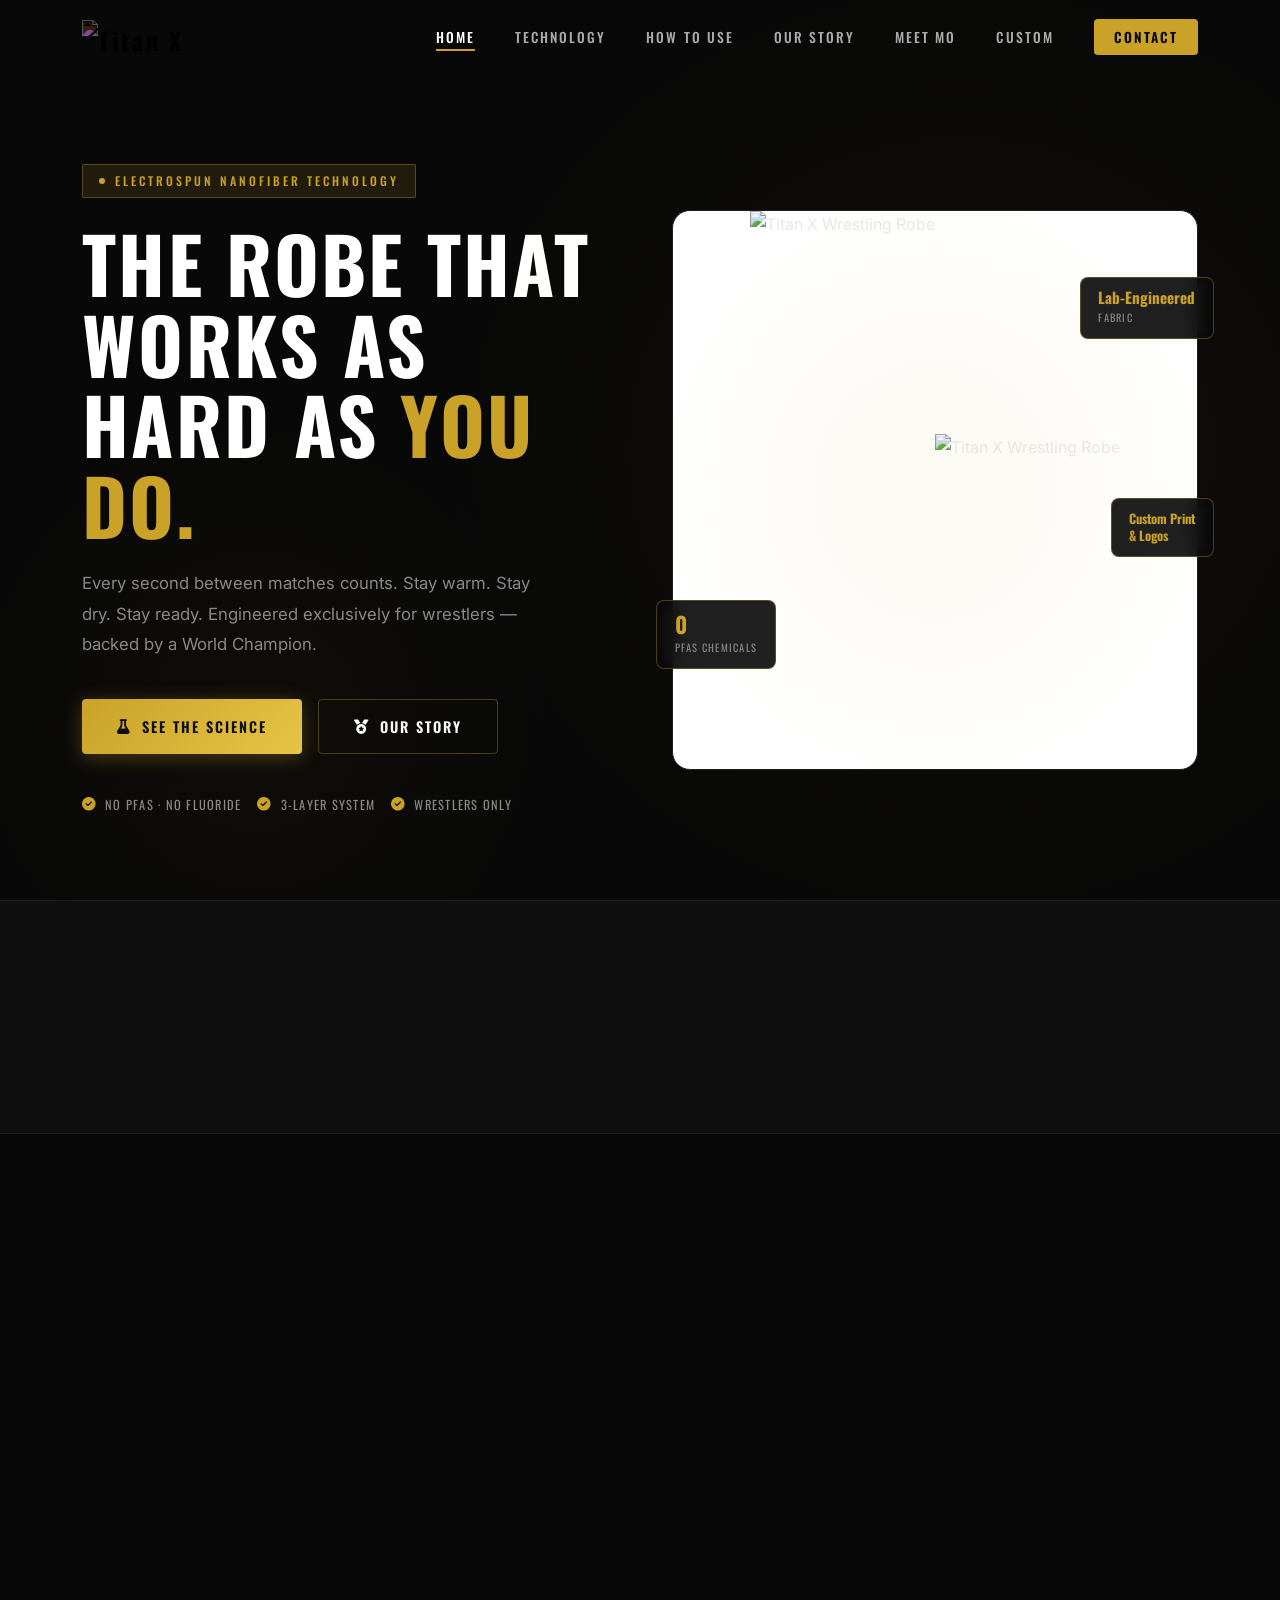
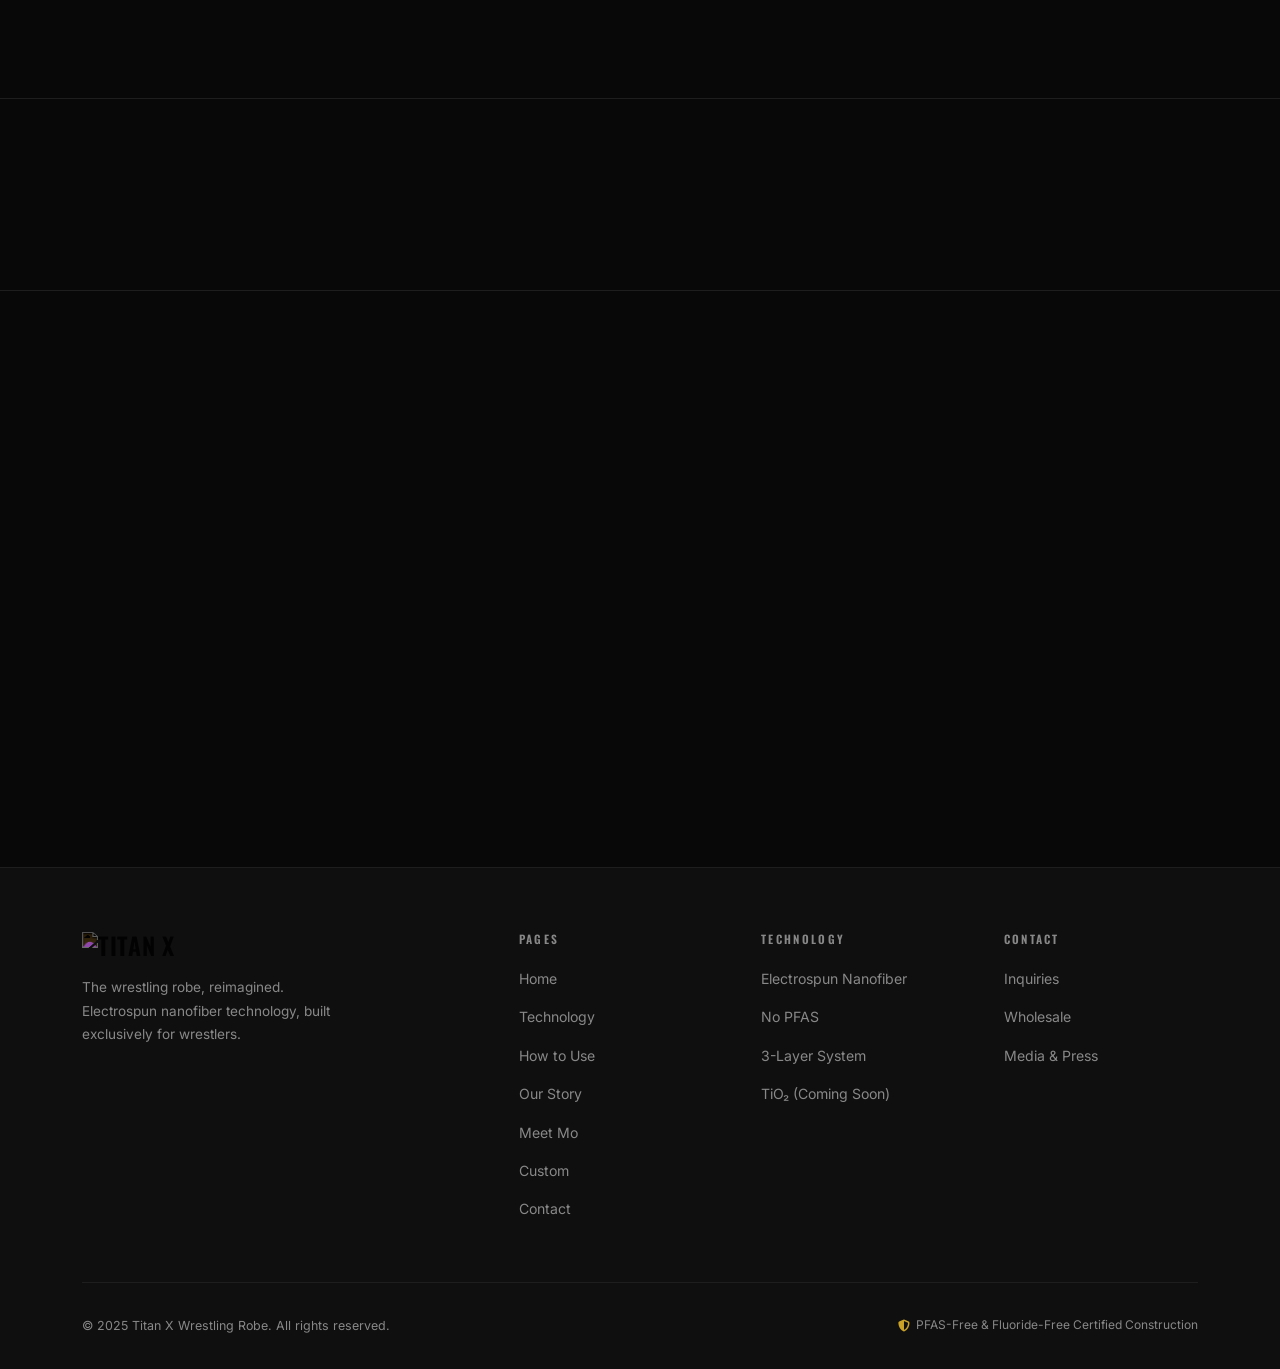
==== commit eac1b3fb: "Trim home closing paragraph to single sentence Co-Authored-By: Claude Opus 4.7 <noreply@anthropic.co" ====
--- a/index.html
+++ b/index.html
@@ -268,8 +268,7 @@
         <div class="spacer-sm"></div>
         <h2 style="margin-bottom:1.5rem;">Ready to Feel the Difference?</h2>
         <p>
-          This robe started with a single question: why are elite wrestlers still wearing cotton?
-          Months of research, materials science, and design later — here is the answer.
+          Months of research, materials science, and design later — here is our answer.
         </p>
         <div class="spacer"></div>
         <div class="btn-group" style="justify-content:center;">
